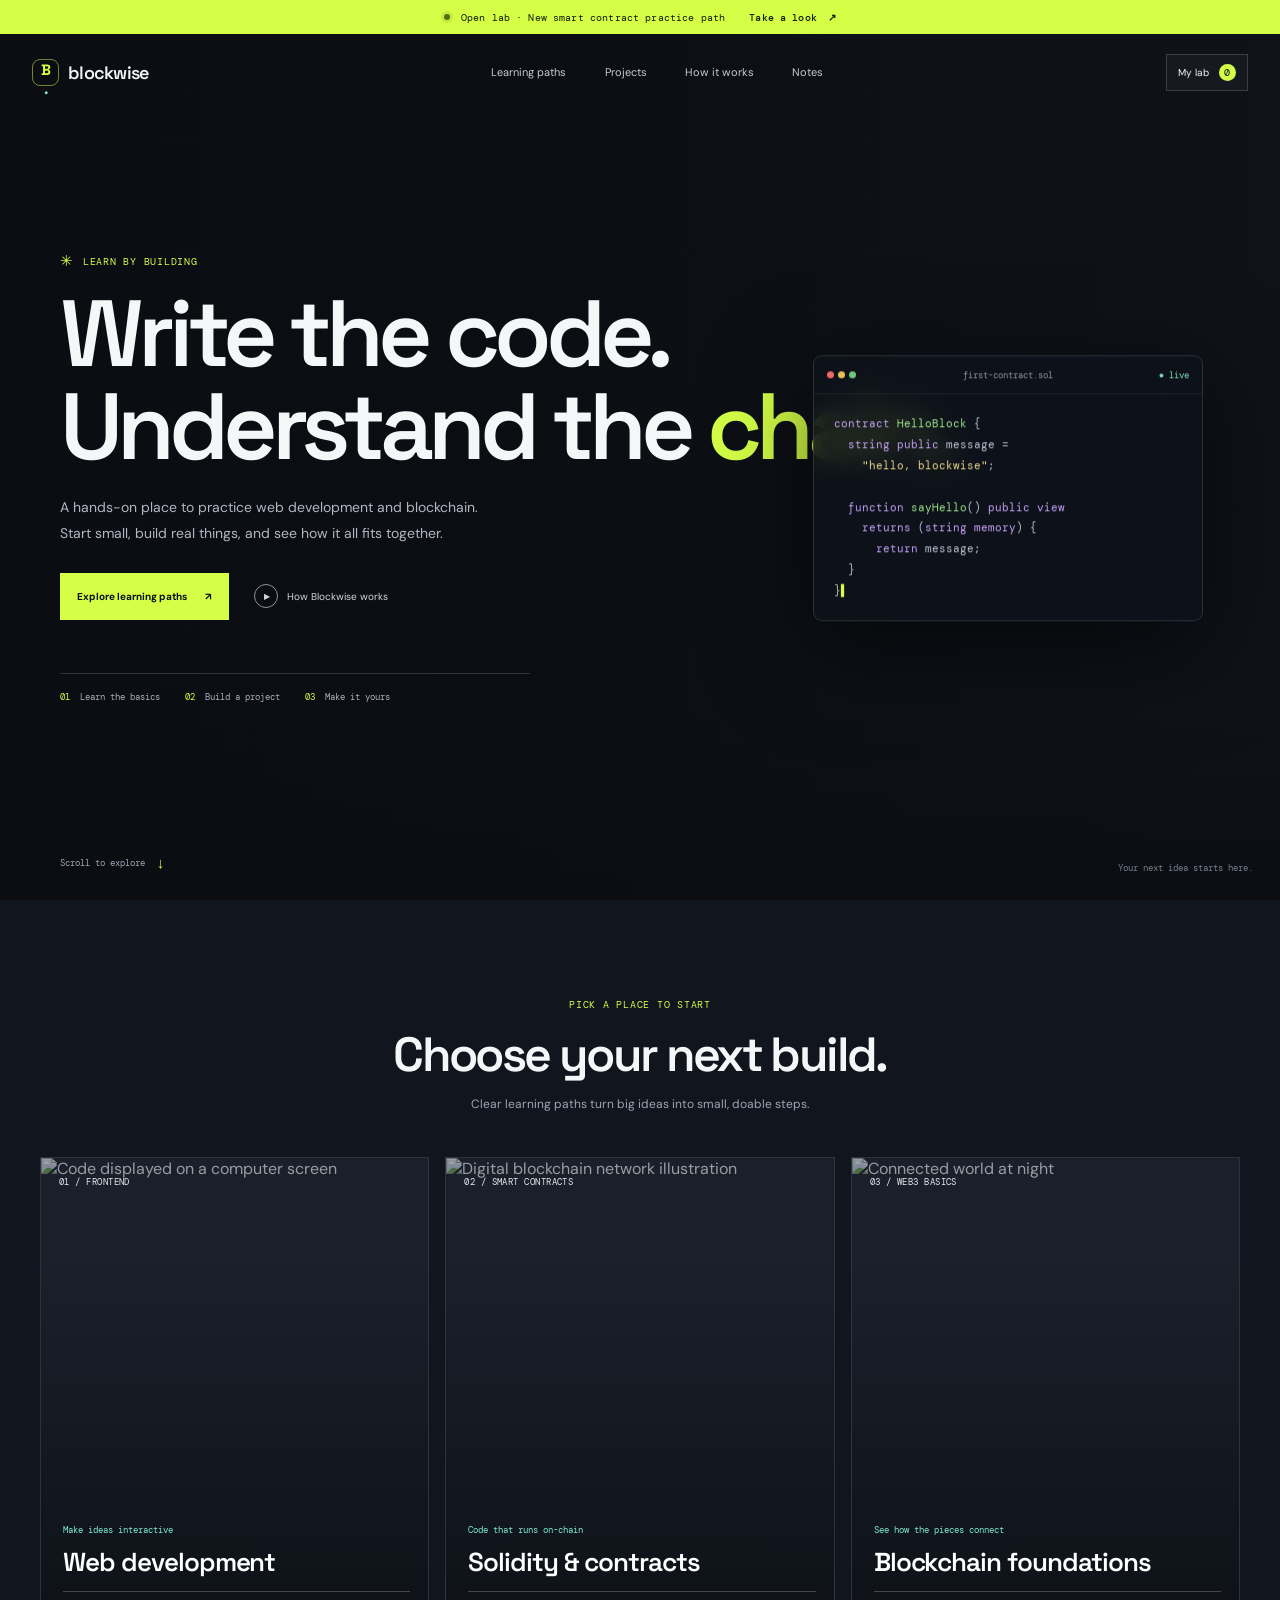
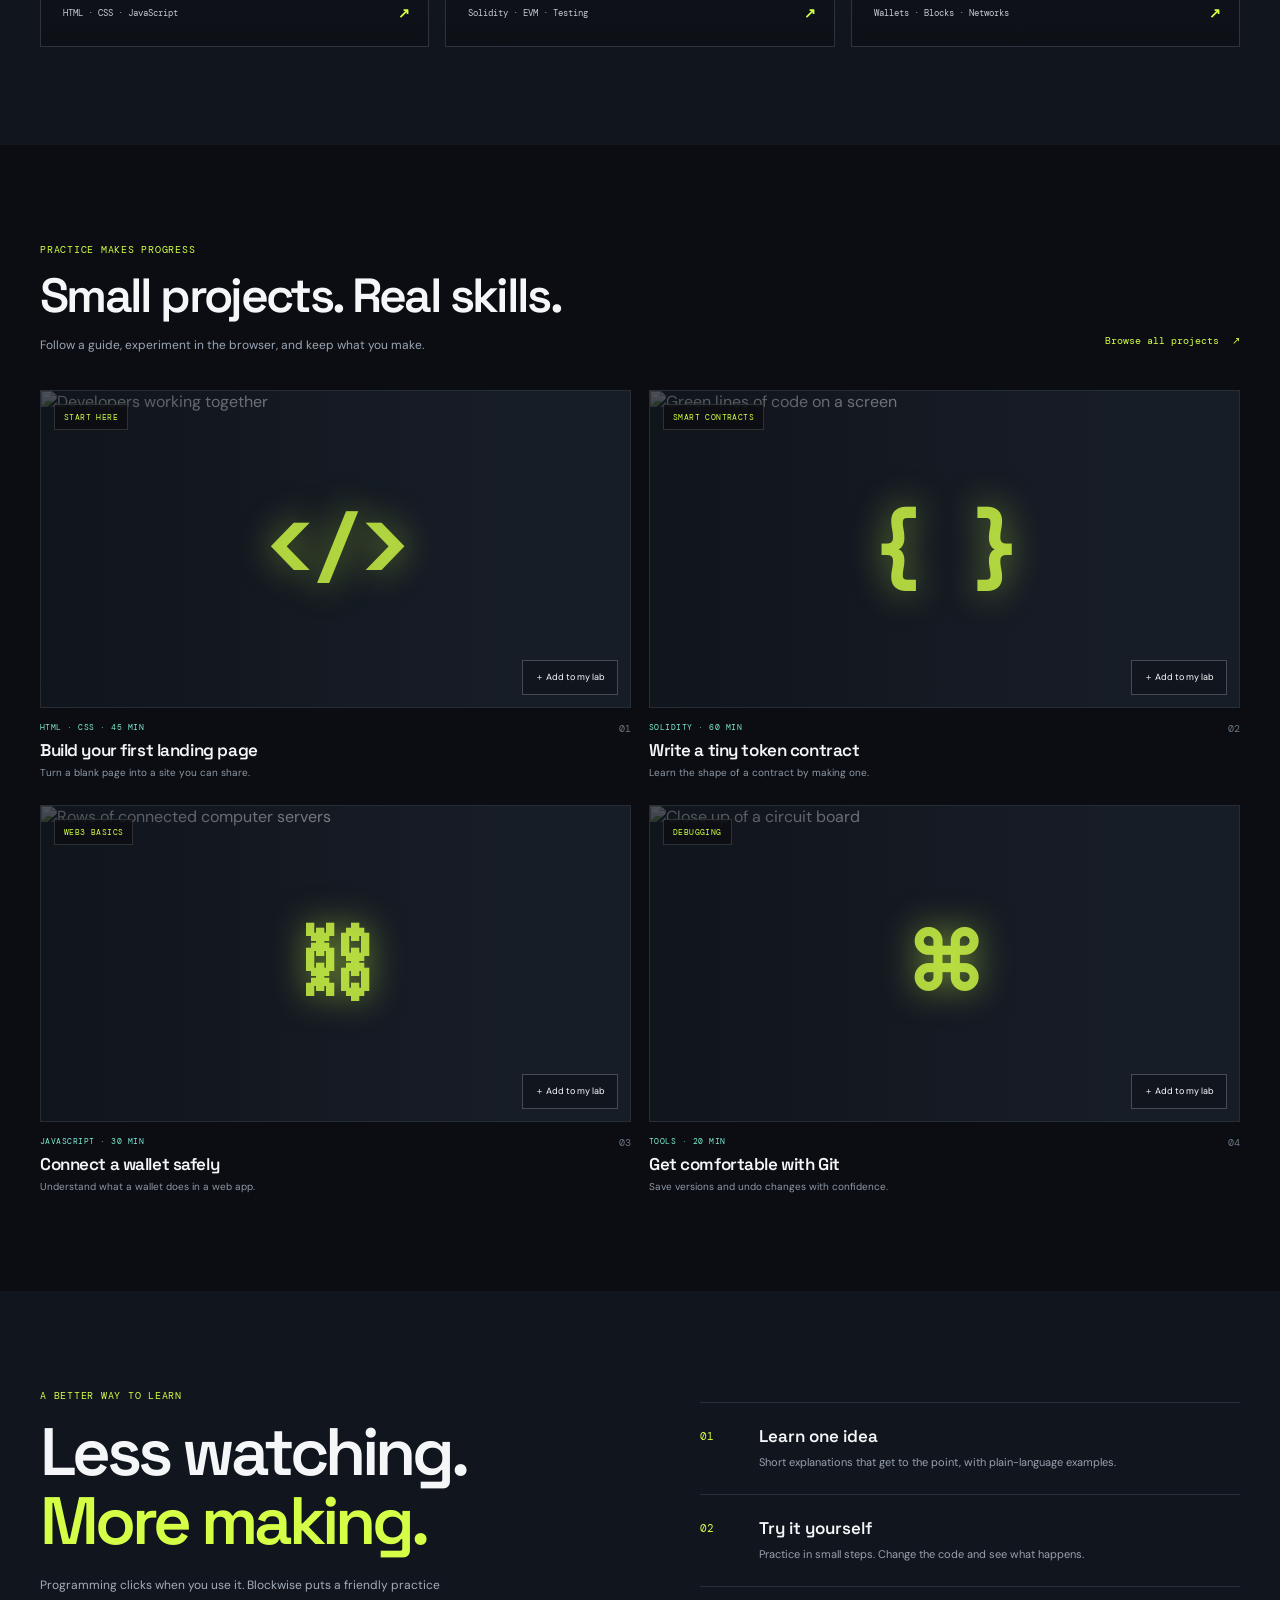
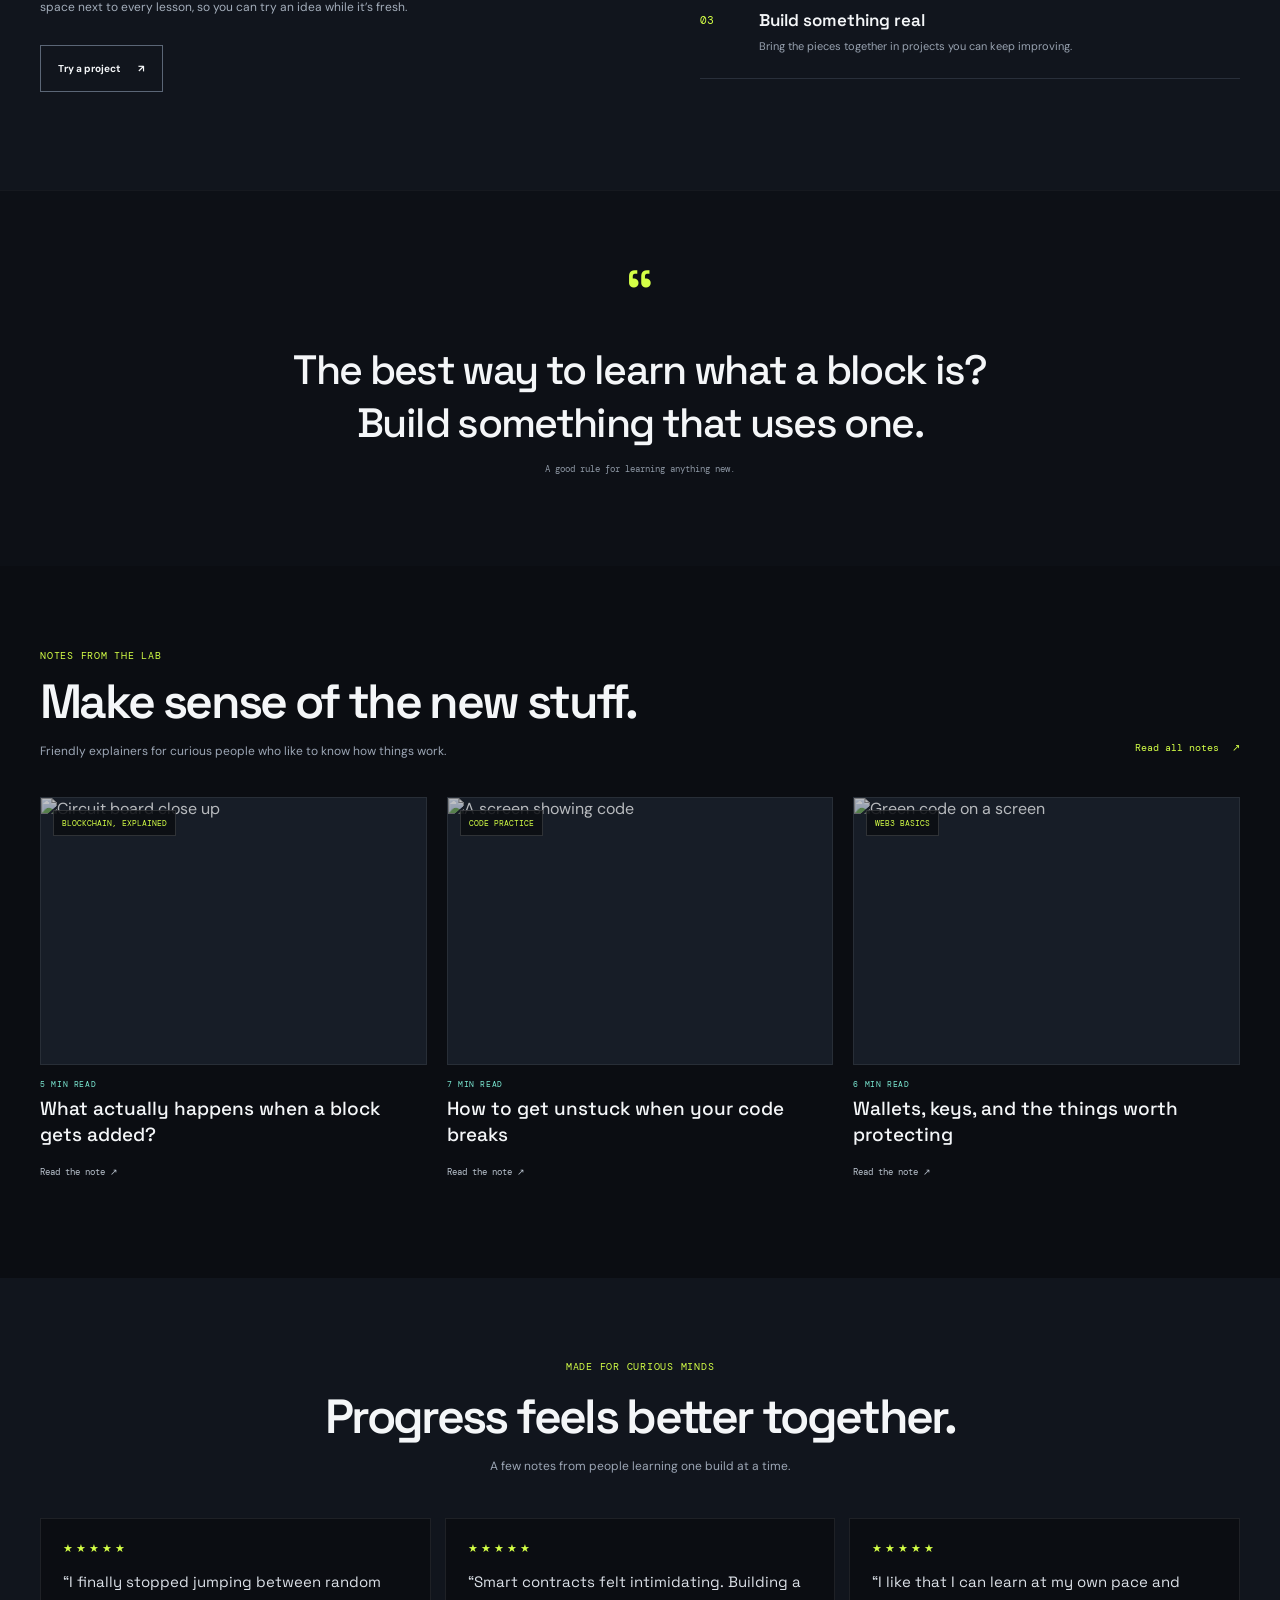
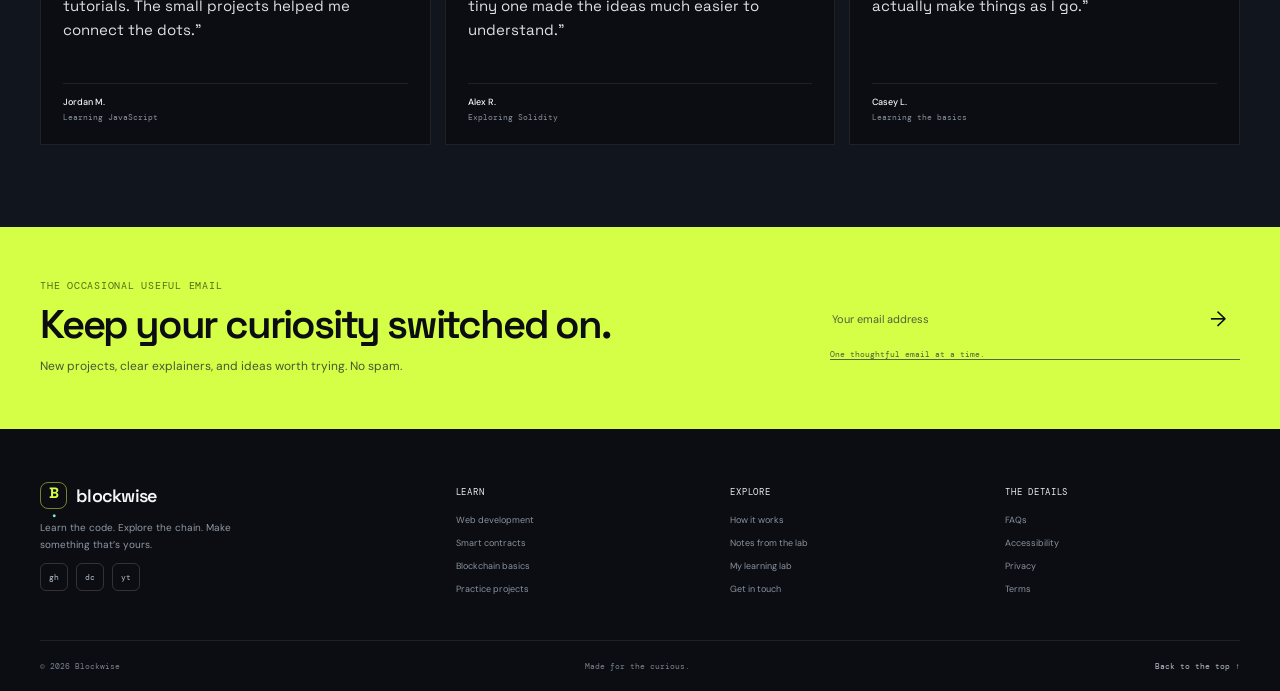
==== index.html @ 636679f6 "Add files via upload" ====
<!doctype html>
<html lang="en">
<head>
  <meta charset="utf-8">
  <meta name="viewport" content="width=device-width, initial-scale=1">
  <meta name="theme-color" content="#0b0d12">
  <meta name="description" content="Learn to code and understand blockchain by building real projects, one small step at a time.">
  <title>Blockwise — Learn by building</title>
  <link rel="preconnect" href="https://fonts.googleapis.com">
  <link rel="preconnect" href="https://fonts.gstatic.com" crossorigin>
  <link href="https://fonts.googleapis.com/css2?family=DM+Mono:wght@400;500&family=DM+Sans:wght@400;500;600;700&family=Space+Grotesk:wght@400;500;600;700&display=swap" rel="stylesheet">
  <link rel="stylesheet" href="style.css">
  <script src="script.js" defer></script>
</head>
<body>
  <a class="skip-link" href="#main">Skip to content</a>
  <div class="announcement"><span class="status-dot"></span> Open lab · New smart contract practice path <a href="#paths">Take a look <b>↗</b></a></div>
  <header class="header" id="top">
    <a class="brand" href="#top" aria-label="Blockwise home"><span class="brand-mark">B<span>.</span></span><span>blockwise</span></a>
    <button class="menu-toggle" aria-label="Open navigation" aria-expanded="false">☰</button>
    <nav class="nav" aria-label="Main navigation">
      <a href="#paths">Learning paths</a><a href="#projects">Projects</a><a href="#method">How it works</a><a href="#notes">Notes</a>
    </nav>
    <button class="saved-button" aria-label="Your learning queue"><span>My lab</span><span class="saved-count">0</span></button>
  </header>

  <main id="main">
    <section class="hero">
      <div class="hero-photo"></div><div class="hero-grid"></div><div class="hero-shade"></div>
      <div class="hero-content">
        <p class="eyebrow"><span class="eyebrow-mark">✳</span> Learn by building</p>
        <h1>Write the code.<br>Understand the <em>chain.</em></h1>
        <p class="hero-text">A hands-on place to practice web development and blockchain. Start small, build real things, and see how it all fits together.</p>
        <div class="hero-buttons"><a class="button button-lime" href="#paths">Explore learning paths <span>↗</span></a><a class="story-link" href="#method"><span class="play-icon">▶</span> How Blockwise works</a></div>
        <div class="hero-proof"><span><b>01</b> Learn the basics</span><span><b>02</b> Build a project</span><span><b>03</b> Make it yours</span></div>
      </div>
      <div class="code-window" aria-label="Code sample decoration"><div class="window-top"><span class="window-dots"><i></i><i></i><i></i></span><span>first-contract.sol</span><span class="window-status">● live</span></div><pre><span class="code-purple">contract</span> <span class="code-green">HelloBlock</span> {
  <span class="code-purple">string public</span> message =
    <span class="code-yellow">"hello, blockwise"</span>;

  <span class="code-purple">function</span> <span class="code-green">sayHello</span>() <span class="code-purple">public view</span>
    <span class="code-purple">returns</span> (<span class="code-purple">string memory</span>) {
      <span class="code-purple">return</span> message;
  }
}<span class="cursor">▍</span></pre></div>
      <a class="scroll-cue" href="#paths">Scroll to explore <span>↓</span></a>
      <span class="hero-caption">Your next idea starts here.</span>
    </section>

    <section class="section paths" id="paths">
      <div class="section-heading"><p class="eyebrow">Pick a place to start</p><h2>Choose your next build.</h2><p>Clear learning paths turn big ideas into small, doable steps.</p></div>
      <div class="path-grid">
        <a class="path-card" href="#projects"><img src="https://images.unsplash.com/photo-1555949963-ff9fe0c870eb?auto=format&fit=crop&w=1000&q=85" alt="Code displayed on a computer screen" loading="lazy"><span class="path-shade"></span><span class="path-number">01 / FRONTEND</span><div class="path-copy"><span class="path-note">Make ideas interactive</span><h3>Web development</h3><span class="path-link">HTML · CSS · JavaScript <b>↗</b></span></div></a>
        <a class="path-card" href="#projects"><img src="https://images.unsplash.com/photo-1639762681485-074b7f938ba0?auto=format&fit=crop&w=1000&q=85" alt="Digital blockchain network illustration" loading="lazy"><span class="path-shade"></span><span class="path-number">02 / SMART CONTRACTS</span><div class="path-copy"><span class="path-note">Code that runs on-chain</span><h3>Solidity & contracts</h3><span class="path-link">Solidity · EVM · Testing <b>↗</b></span></div></a>
        <a class="path-card" href="#projects"><img src="https://images.unsplash.com/photo-1451187580459-43490279c0fa?auto=format&fit=crop&w=1000&q=85" alt="Connected world at night" loading="lazy"><span class="path-shade"></span><span class="path-number">03 / WEB3 BASICS</span><div class="path-copy"><span class="path-note">See how the pieces connect</span><h3>Blockchain foundations</h3><span class="path-link">Wallets · Blocks · Networks <b>↗</b></span></div></a>
      </div>
    </section>

    <section class="section projects" id="projects">
      <div class="section-top"><div><p class="eyebrow">Practice makes progress</p><h2>Small projects. Real skills.</h2><p>Follow a guide, experiment in the browser, and keep what you make.</p></div><a class="under-link" href="#projects">Browse all projects <span>↗</span></a></div>
      <div class="project-grid">
        <article class="project-card"><div class="project-image image-code"><img src="https://images.unsplash.com/photo-1519389950473-47ba0277781c?auto=format&fit=crop&w=850&q=85" alt="Developers working together" loading="lazy"><span class="tag">START HERE</span><span class="project-glyph">&lt;/&gt;</span><button class="save-button">＋ Add to my lab</button></div><div class="project-info"><div><p class="project-type">HTML · CSS · 45 MIN</p><h3>Build your first landing page</h3><p>Turn a blank page into a site you can share.</p></div><span class="level">01</span></div></article>
        <article class="project-card"><div class="project-image image-chain"><img src="https://images.unsplash.com/photo-1526374965328-7f61d4dc18c5?auto=format&fit=crop&w=850&q=85" alt="Green lines of code on a screen" loading="lazy"><span class="tag">SMART CONTRACTS</span><span class="project-glyph">{ }</span><button class="save-button">＋ Add to my lab</button></div><div class="project-info"><div><p class="project-type">SOLIDITY · 60 MIN</p><h3>Write a tiny token contract</h3><p>Learn the shape of a contract by making one.</p></div><span class="level">02</span></div></article>
        <article class="project-card"><div class="project-image image-wallet"><img src="https://images.unsplash.com/photo-1558494949-ef010cbdcc31?auto=format&fit=crop&w=850&q=85" alt="Rows of connected computer servers" loading="lazy"><span class="tag">WEB3 BASICS</span><span class="project-glyph">⛓</span><button class="save-button">＋ Add to my lab</button></div><div class="project-info"><div><p class="project-type">JAVASCRIPT · 30 MIN</p><h3>Connect a wallet safely</h3><p>Understand what a wallet does in a web app.</p></div><span class="level">03</span></div></article>
        <article class="project-card"><div class="project-image image-terminal"><img src="https://images.unsplash.com/photo-1518770660439-4636190af475?auto=format&fit=crop&w=850&q=85" alt="Close up of a circuit board" loading="lazy"><span class="tag">DEBUGGING</span><span class="project-glyph">⌘</span><button class="save-button">＋ Add to my lab</button></div><div class="project-info"><div><p class="project-type">TOOLS · 20 MIN</p><h3>Get comfortable with Git</h3><p>Save versions and undo changes with confidence.</p></div><span class="level">04</span></div></article>
      </div>
    </section>

    <section class="section method" id="method">
      <div class="method-intro"><p class="eyebrow">A better way to learn</p><h2>Less watching.<br><em>More making.</em></h2><p>Programming clicks when you use it. Blockwise puts a friendly practice space next to every lesson, so you can try an idea while it’s fresh.</p><a class="button button-outline" href="#projects">Try a project <span>↗</span></a></div>
      <div class="method-steps"><article><span>01</span><div><h3>Learn one idea</h3><p>Short explanations that get to the point, with plain-language examples.</p></div></article><article><span>02</span><div><h3>Try it yourself</h3><p>Practice in small steps. Change the code and see what happens.</p></div></article><article><span>03</span><div><h3>Build something real</h3><p>Bring the pieces together in projects you can keep improving.</p></div></article></div>
    </section>

    <section class="quote"><span class="quote-mark">“</span><blockquote>The best way to learn what a block is?<br>Build something that uses one.</blockquote><p>A good rule for learning anything new.</p></section>

    <section class="section journal" id="notes">
      <div class="section-top"><div><p class="eyebrow">Notes from the lab</p><h2>Make sense of the new stuff.</h2><p>Friendly explainers for curious people who like to know how things work.</p></div><a class="under-link" href="#notes">Read all notes <span>↗</span></a></div>
      <div class="journal-grid">
        <article><a class="journal-image" href="#notes"><img src="https://images.unsplash.com/photo-1518770660439-4636190af475?auto=format&fit=crop&w=900&q=85" alt="Circuit board close up" loading="lazy"><span>BLOCKCHAIN, EXPLAINED</span></a><p class="date">5 MIN READ</p><h3>What actually happens when a block gets added?</h3><a class="read-link" href="#notes">Read the note ↗</a></article>
        <article><a class="journal-image" href="#notes"><img src="https://images.unsplash.com/photo-1555949963-ff9fe0c870eb?auto=format&fit=crop&w=900&q=85" alt="A screen showing code" loading="lazy"><span>CODE PRACTICE</span></a><p class="date">7 MIN READ</p><h3>How to get unstuck when your code breaks</h3><a class="read-link" href="#notes">Read the note ↗</a></article>
        <article><a class="journal-image" href="#notes"><img src="https://images.unsplash.com/photo-1526374965328-7f61d4dc18c5?auto=format&fit=crop&w=900&q=85" alt="Green code on a screen" loading="lazy"><span>WEB3 BASICS</span></a><p class="date">6 MIN READ</p><h3>Wallets, keys, and the things worth protecting</h3><a class="read-link" href="#notes">Read the note ↗</a></article>
      </div>
    </section>

    <section class="reviews"><div class="section-heading"><p class="eyebrow">Made for curious minds</p><h2>Progress feels better together.</h2><p>A few notes from people learning one build at a time.</p></div><div class="review-grid">
      <article><div class="stars">★★★★★</div><blockquote>“I finally stopped jumping between random tutorials. The small projects helped me connect the dots.”</blockquote><p><strong>Jordan M.</strong><span>Learning JavaScript</span></p></article>
      <article><div class="stars">★★★★★</div><blockquote>“Smart contracts felt intimidating. Building a tiny one made the ideas much easier to understand.”</blockquote><p><strong>Alex R.</strong><span>Exploring Solidity</span></p></article>
      <article><div class="stars">★★★★★</div><blockquote>“I like that I can learn at my own pace and actually make things as I go.”</blockquote><p><strong>Casey L.</strong><span>Learning the basics</span></p></article>
    </div></section>

    <section class="newsletter"><div><p class="eyebrow">The occasional useful email</p><h2>Keep your curiosity switched on.</h2><p>New projects, clear explainers, and ideas worth trying. No spam.</p></div><form class="newsletter-form"><label class="visually-hidden" for="email">Email address</label><input id="email" type="email" placeholder="Your email address" required><button type="submit" aria-label="Subscribe">→</button><small>One thoughtful email at a time.</small></form></section>
  </main>

  <footer class="footer"><div class="footer-main"><div class="footer-brand"><a class="brand" href="#top"><span class="brand-mark">B<span>.</span></span><span>blockwise</span></a><p>Learn the code. Explore the chain. Make something that’s yours.</p><div class="socials"><a href="#github" aria-label="GitHub">gh</a><a href="#discord" aria-label="Discord">dc</a><a href="#youtube" aria-label="YouTube">yt</a></div></div><div class="footer-col"><h3>Learn</h3><a href="#paths">Web development</a><a href="#paths">Smart contracts</a><a href="#paths">Blockchain basics</a><a href="#projects">Practice projects</a></div><div class="footer-col"><h3>Explore</h3><a href="#method">How it works</a><a href="#notes">Notes from the lab</a><a href="#projects">My learning lab</a><a href="mailto:hello@blockwise.example">Get in touch</a></div><div class="footer-col"><h3>The details</h3><a href="#footer">FAQs</a><a href="#footer">Accessibility</a><a href="#footer">Privacy</a><a href="#footer">Terms</a></div></div><div class="footer-bottom"><span>© <span id="year"></span> Blockwise</span><span>Made for the curious.</span><a href="#top">Back to the top ↑</a></div></footer>
  <div class="toast" role="status" aria-live="polite"></div>
</body>
</html>
---- style.css ----
:root{--ink:#0b0d12;--panel:#11151d;--panel-2:#171d27;--lime:#d4ff46;--cyan:#7cebd5;--muted:#9ca6b5;--line:#292f3a;--white:#f4f6f8;--mono:'DM Mono',monospace;--sans:'DM Sans',sans-serif;--display:'Space Grotesk',sans-serif}*{box-sizing:border-box}html{scroll-behavior:smooth;scroll-padding-top:76px}body{margin:0;background:var(--ink);color:var(--white);font-family:var(--sans);-webkit-font-smoothing:antialiased}img{display:block;width:100%;height:100%;object-fit:cover}a{color:inherit;text-decoration:none}button,input{font:inherit}button,a{-webkit-tap-highlight-color:transparent}:focus-visible{outline:2px solid var(--lime);outline-offset:4px}.visually-hidden{position:absolute;width:1px;height:1px;clip:rect(0,0,0,0);overflow:hidden;white-space:nowrap}.skip-link{position:fixed;z-index:100;top:8px;left:8px;padding:12px 16px;background:var(--lime);color:var(--ink);transform:translateY(-150%)}.skip-link:focus{transform:translateY(0)}.announcement{height:34px;background:var(--lime);color:#151a0a;display:flex;align-items:center;justify-content:center;gap:11px;font:10px var(--mono);letter-spacing:.015em}.announcement a{margin-left:13px;font-weight:500}.announcement a b{margin-left:5px}.status-dot{width:6px;height:6px;border-radius:50%;background:#536b13;box-shadow:0 0 0 3px #536b1322}.header{height:76px;position:absolute;z-index:10;top:34px;left:0;width:100%;display:flex;align-items:center;justify-content:space-between;padding:0 max(32px,calc((100vw - 1280px)/2));color:var(--white);transition:background .25s,box-shadow .25s}.header.scrolled{position:fixed;top:0;background:#0b0d12ed;backdrop-filter:blur(12px);box-shadow:0 1px 0 #ffffff12}.brand{display:flex;align-items:center;gap:9px;font:600 18px var(--display);letter-spacing:-.04em}.brand-mark{width:27px;height:27px;border:1px solid #d4ff4680;border-radius:8px;display:grid;place-items:center;color:var(--lime);font:700 15px var(--display);letter-spacing:-.08em}.brand-mark span{color:var(--cyan)}.nav{display:flex;align-items:center;gap:clamp(20px,3vw,42px)}.nav a{color:#c5cbd4;font-size:11px;transition:color .2s}.nav a:hover,.footer-col a:hover{color:var(--lime)}.saved-button{display:flex;align-items:center;gap:10px;border:1px solid #ffffff29;background:#ffffff08;color:#f4f6f8;padding:9px 11px;font-size:10px;cursor:pointer}.saved-count{display:grid;place-items:center;width:17px;height:17px;border-radius:50%;background:var(--lime);color:var(--ink);font:10px var(--mono)}.menu-toggle{display:none;border:0;background:transparent;color:var(--white);font-size:20px}.hero{height:min(870px,calc(100svh - 34px));min-height:700px;position:relative;display:flex;align-items:center;overflow:hidden;background:#11151d}.hero-photo{position:absolute;inset:0;background:url('https://images.unsplash.com/photo-1555949963-ff9fe0c870eb?auto=format&fit=crop&w=2200&q=85') center/cover;opacity:.27;filter:saturate(.6)}.hero-grid{position:absolute;inset:0;opacity:.15;background-image:linear-gradient(#a2b1c522 1px,transparent 1px),linear-gradient(90deg,#a2b1c522 1px,transparent 1px);background-size:54px 54px;mask-image:linear-gradient(90deg,#000 0%,#0009 58%,transparent 100%)}.hero-shade{position:absolute;inset:0;background:linear-gradient(90deg,#0b0d12 0%,#0b0d12f2 42%,#0b0d1290 72%,#0b0d1260 100%),linear-gradient(0deg,#0b0d12 0%,transparent 22%)}.hero-content{position:relative;width:min(1160px,calc(100% - 64px));margin:0 auto;padding-top:20px;z-index:1}.eyebrow{margin:0 0 16px;color:var(--lime);font:10px var(--mono);letter-spacing:.075em;text-transform:uppercase;display:flex;align-items:center;gap:9px}.eyebrow-mark{font-size:15px}.hero h1{margin:0 0 22px;color:var(--white);font:600 clamp(57px,7.4vw,94px)/.99 var(--display);letter-spacing:-.065em}.hero h1 em,.method-intro h2 em{font-style:normal;color:var(--lime)}.hero-text{max-width:440px;margin:0 0 27px;color:#b0b7c2;font-size:14px;line-height:1.8}.hero-buttons{display:flex;align-items:center;gap:25px}.button{min-height:47px;padding:0 17px;display:inline-flex;align-items:center;justify-content:center;gap:18px;font-size:10px;font-weight:700;transition:background .2s,color .2s,border .2s}.button-lime{background:var(--lime);color:var(--ink)}.button-lime:hover{background:#e1ff7d}.story-link{display:inline-flex;align-items:center;gap:9px;color:#d2d7de;font-size:10px}.play-icon{width:24px;height:24px;border:1px solid #89939f;border-radius:50%;display:grid;place-items:center;font-size:8px;padding-left:2px}.hero-proof{display:flex;gap:25px;margin-top:53px;padding-top:17px;border-top:1px solid #ffffff27;width:min(470px,100%)}.hero-proof span{color:#aab2bf;font:9px var(--mono)}.hero-proof b{color:var(--lime);font-weight:400;margin-right:5px}.code-window{position:absolute;z-index:2;top:50%;right:max(6vw,calc((100vw - 1280px)/2));transform:translateY(-42%);width:min(390px,32vw);border:1px solid #c3d0e128;background:#0f131bdc;backdrop-filter:blur(12px);box-shadow:0 25px 100px #0009;border-radius:9px;overflow:hidden}.window-top{height:38px;border-bottom:1px solid #ffffff12;display:flex;align-items:center;justify-content:space-between;padding:0 13px;color:#8993a1;font:9px var(--mono)}.window-dots{display:flex;gap:4px}.window-dots i{width:7px;height:7px;border-radius:50%;background:#ec6a65}.window-dots i:nth-child(2){background:#e7bf55}.window-dots i:nth-child(3){background:#70c777}.window-status{color:#7ee0b5}.code-window pre{padding:19px 20px;margin:0;color:#bac3cf;font:11px/1.9 var(--mono)}.code-purple{color:#c6a0f6}.code-green{color:#9fe38c}.code-yellow{color:#e9d58d}.cursor{color:var(--lime);animation:blink 1s steps(2,start) infinite}@keyframes blink{to{visibility:hidden}}.scroll-cue{position:absolute;left:max(32px,calc((100vw - 1160px)/2));bottom:27px;display:flex;gap:11px;align-items:center;color:#9ca6b5;font:9px var(--mono)}.scroll-cue span{color:var(--lime);font-size:15px}.hero-caption{position:absolute;right:27px;bottom:26px;color:#768190;font:9px var(--mono)}.section{padding:98px max(32px,calc((100vw - 1200px)/2))}.paths{background:var(--panel)}.section-heading{text-align:center;margin:0 auto 42px}.section-heading .eyebrow{justify-content:center}.section-heading h2,.section-top h2,.newsletter h2{font:600 clamp(34px,4vw,48px)/1.15 var(--display);letter-spacing:-.055em;color:var(--white);margin:0 0 12px}.section-heading>p:last-child,.section-top>div>p:last-child,.newsletter>div>p:last-child{margin:0;color:var(--muted);font-size:12px;line-height:1.7}.path-grid{display:grid;grid-template-columns:repeat(3,1fr);gap:16px}.path-card{height:clamp(350px,39vw,490px);position:relative;overflow:hidden;background:#1b222d;border:1px solid #ffffff14}.path-card img{opacity:.63;filter:saturate(.7);transition:transform .7s,opacity .3s}.path-card:hover img{transform:scale(1.045);opacity:.85}.path-shade{position:absolute;inset:0;background:linear-gradient(180deg,#080a0e13 22%,#080a0ebd 100%)}.path-number{position:absolute;top:18px;left:18px;color:#e5e9ed;font:9px var(--mono);letter-spacing:.05em}.path-copy{position:absolute;bottom:24px;left:22px;right:18px}.path-note{color:var(--cyan);font:9px var(--mono)}.path-copy h3{margin:7px 0 12px;color:#fff;font:600 26px var(--display);letter-spacing:-.04em}.path-link{display:flex;align-items:center;justify-content:space-between;border-top:1px solid #ffffff38;padding-top:12px;color:#c3cad4;font:9px var(--mono)}.path-link b{color:var(--lime);font-size:14px}.projects{background:var(--ink)}.section-top{display:flex;justify-content:space-between;align-items:end;margin-bottom:35px}.section-top .eyebrow{margin-bottom:12px}.under-link{margin-bottom:8px;color:var(--lime);font:10px var(--mono)}.under-link span{margin-left:7px}.project-grid{display:grid;grid-template-columns:repeat(2,1fr);gap:26px 18px}.project-image{position:relative;aspect-ratio:16/8.6;overflow:hidden;background:#171d27;border:1px solid #ffffff12}.project-image img{opacity:.57;filter:saturate(.65);transition:transform .7s,opacity .3s}.project-card:hover .project-image img{transform:scale(1.04);opacity:.76}.project-image:after{content:'';position:absolute;inset:0;background:linear-gradient(90deg,#0b0d1288,transparent 80%)}.tag{position:absolute;z-index:1;top:13px;left:13px;background:#0b0d12d9;border:1px solid #ffffff25;padding:7px 9px;color:var(--lime);font:8px var(--mono);letter-spacing:.05em}.project-glyph{position:absolute;z-index:1;top:50%;left:50%;transform:translate(-50%,-50%);color:#d4ff46c9;text-shadow:0 0 34px #d4ff4680;font:600 clamp(47px,7vw,80px) var(--mono)}.save-button{position:absolute;z-index:2;bottom:12px;right:12px;height:35px;padding:0 12px;background:#10141dde;border:1px solid #ffffff3a;color:#fff;font-size:9px;cursor:pointer;transition:.2s}.save-button:hover{background:var(--lime);border-color:var(--lime);color:var(--ink)}.project-info{display:flex;justify-content:space-between;gap:12px;padding-top:14px}.project-type{margin:0 0 7px;color:var(--cyan);font:8px var(--mono);letter-spacing:.06em}.project-info h3{margin:0 0 5px;color:var(--white);font:600 17px var(--display);letter-spacing:-.025em}.project-info p:last-child{margin:0;color:#8f99a7;font-size:10px}.level{color:#697585;font:10px var(--mono)}.method{display:grid;grid-template-columns:1fr 1fr;gap:10%;align-items:center;background:var(--panel)}.method-intro h2{margin:0 0 19px;color:var(--white);font:600 clamp(42px,5.5vw,67px)/1.02 var(--display);letter-spacing:-.06em}.method-intro>p:not(.eyebrow){max-width:430px;color:#a3adba;font-size:12px;line-height:1.85}.button-outline{margin-top:14px;border:1px solid #5b6676;color:var(--white)}.button-outline:hover{background:var(--lime);border-color:var(--lime);color:var(--ink)}.method-steps article{display:grid;grid-template-columns:43px 1fr;gap:16px;padding:22px 0;border-bottom:1px solid var(--line)}.method-steps article:first-child{border-top:1px solid var(--line)}.method-steps article>span{color:var(--lime);font:11px var(--mono);padding-top:4px}.method-steps h3{margin:0 0 6px;color:var(--white);font:600 17px var(--display)}.method-steps p{margin:0;color:#98a2b0;font-size:11px;line-height:1.7}.quote{padding:84px 20px 91px;text-align:center;border-top:1px solid #ffffff0a;background:#0d1016}.quote-mark{color:var(--lime);font:70px/.6 var(--display)}.quote blockquote{margin:19px 0 13px;color:var(--white);font:500 clamp(27px,3.6vw,41px)/1.3 var(--display);letter-spacing:-.04em}.quote p{margin:0;color:#8f99a6;font:9px var(--mono)}.journal{padding-top:83px;background:var(--ink)}.journal-grid{display:grid;grid-template-columns:repeat(3,1fr);gap:20px}.journal-image{position:relative;display:block;height:clamp(180px,21vw,270px);overflow:hidden;background:var(--panel-2);border:1px solid #ffffff13}.journal-image img{opacity:.72;filter:saturate(.65);transition:transform .7s,opacity .3s}.journal-image:hover img{opacity:.94}.journal-image span{position:absolute;top:12px;left:12px;padding:7px 8px;background:#0b0d12df;border:1px solid #ffffff25;color:var(--lime);font:8px var(--mono)}.date{margin:14px 0 7px;color:var(--cyan);font:8px var(--mono);letter-spacing:.08em}.journal-grid h3{margin:0 0 11px;color:var(--white);font:500 19px/1.35 var(--display)}.read-link{color:#bac3ce;font:9px var(--mono)}.read-link:hover{color:var(--lime)}.reviews{padding:82px max(32px,calc((100vw - 1200px)/2));background:#11151d}.reviews .section-heading h2{color:var(--white)}.reviews .section-heading>p:last-child{color:var(--muted)}.review-grid{display:grid;grid-template-columns:repeat(3,1fr);gap:14px}.review-grid article{padding:22px;background:#0b0d12;border:1px solid #ffffff15}.stars{color:var(--lime);letter-spacing:3px;font-size:11px}.review-grid blockquote{min-height:95px;margin:15px 0 18px;color:#dce1e8;font:15px/1.6 var(--display)}.review-grid article>p{border-top:1px solid #ffffff15;padding-top:12px;margin:0}.review-grid strong,.review-grid article>p span{display:block;font-size:9px;font-weight:500}.review-grid article>p span{margin-top:4px;color:#8792a0;font:8px var(--mono)}.newsletter{padding:52px max(32px,calc((100vw - 1200px)/2));background:var(--lime);color:var(--ink);display:flex;align-items:center;justify-content:space-between;gap:40px}.newsletter .eyebrow{color:#526c17;margin-bottom:10px}.newsletter h2{font-size:clamp(30px,3.3vw,40px);color:var(--ink);margin-bottom:8px}.newsletter>div>p:last-child{color:#475531}.newsletter-form{width:min(410px,43%);display:grid;grid-template-columns:1fr 45px;border-bottom:1px solid #52672a}.newsletter-form input{height:44px;border:0;background:transparent;outline:0;color:var(--ink);font-size:11px}.newsletter-form input::placeholder{color:#52613c}.newsletter-form button{border:0;background:transparent;color:var(--ink);font-size:21px;cursor:pointer}.newsletter-form small{grid-column:1/-1;padding:8px 0 0;color:#52613c;font:8px var(--mono)}.footer{background:var(--ink);padding:0 max(32px,calc((100vw - 1200px)/2))}.footer-main{display:grid;grid-template-columns:1.6fr repeat(3,1fr);gap:40px;padding:53px 0 45px}.footer-brand>p{max-width:240px;color:#8f99a7;font-size:10px;line-height:1.7}.socials{display:flex;gap:8px}.socials a{width:28px;height:28px;border:1px solid #ffffff28;border-radius:6px;display:grid;place-items:center;color:#b5bfca;font:8px var(--mono)}.socials a:hover{background:var(--lime);border-color:var(--lime);color:var(--ink)}.footer-col{display:flex;flex-direction:column;gap:11px}.footer-col h3{margin:4px 0 5px;color:#e7eaf0;font:9px var(--mono);text-transform:uppercase;letter-spacing:.08em}.footer-col a{font-size:9px;color:#8993a1}.footer-bottom{min-height:51px;border-top:1px solid #ffffff14;display:flex;align-items:center;justify-content:space-between;color:#788391;font:8px var(--mono)}.footer-bottom a{color:#b8c2ce}.toast{position:fixed;z-index:20;left:50%;bottom:24px;transform:translate(-50%,20px);padding:13px 18px;background:var(--lime);color:var(--ink);font:10px var(--mono);opacity:0;pointer-events:none;transition:.25s}.toast.show{opacity:1;transform:translate(-50%,0)}
@media(max-width:900px){.header{padding-inline:24px}.nav{gap:17px}.nav a{font-size:10px}.section{padding:78px 24px}.code-window{right:25px;width:34vw}.hero-proof{margin-top:40px}.path-card{height:370px}.path-copy h3{font-size:22px}.method{gap:6%}.project-grid{gap:23px 14px}.reviews{padding:70px 24px}.footer-main{gap:25px}}
@media(max-width:650px){.announcement{height:32px;font-size:8px}.announcement a{margin-left:7px}.header{top:32px;height:66px;padding-inline:20px}.header.scrolled{top:0}.menu-toggle{display:block;order:3}.saved-button{margin-left:auto;margin-right:18px;padding:7px 8px;font-size:9px}.nav{display:none;position:absolute;top:66px;left:0;right:0;padding:8px 22px 18px;background:#11151d;box-shadow:0 14px 24px #0008}.nav.open{display:flex;flex-direction:column;align-items:stretch;gap:0}.nav a{padding:14px 0;border-bottom:1px solid #ffffff16;font:15px var(--display);color:#e2e6eb}.nav a:last-child{border:0}.hero{min-height:700px;height:92svh;max-height:840px}.hero-photo{background-position:60% center;opacity:.2}.hero-shade{background:linear-gradient(90deg,#0b0d12f5,#0b0d12d9 66%,#0b0d1285),linear-gradient(0deg,#0b0d12 0%,transparent 28%)}.hero-content{width:calc(100% - 40px);padding-top:10px}.hero h1{font-size:clamp(50px,12.4vw,72px)}.hero-text{max-width:340px;font-size:12px}.hero-buttons{gap:14px;flex-wrap:wrap}.button{min-height:44px;padding:0 12px;font-size:9px}.story-link{font-size:9px}.code-window{display:none}.hero-proof{gap:14px;margin-top:42px}.hero-proof span{font-size:8px}.scroll-cue{left:20px;bottom:22px}.hero-caption{right:17px;bottom:24px;font-size:8px}.section{padding:68px 20px}.section-heading{margin-bottom:28px}.section-heading h2,.section-top h2{font-size:34px}.section-heading>p:last-child,.section-top>div>p:last-child{font-size:10px}.path-grid{grid-template-columns:1fr;gap:12px}.path-card{height:310px}.path-copy h3{font-size:24px}.section-top{display:block;margin-bottom:24px}.under-link{display:inline-block;margin-top:16px}.project-grid{grid-template-columns:1fr;gap:24px}.project-image{aspect-ratio:16/8}.project-info h3{font-size:16px}.method{grid-template-columns:1fr;gap:32px}.method-intro h2{font-size:53px}.method-steps article{padding:17px 0}.quote{padding:68px 19px 73px}.quote blockquote{font-size:29px}.journal{padding-top:68px}.journal-grid{grid-template-columns:1fr;gap:27px}.journal-image{height:58vw;max-height:330px}.journal-grid h3{font-size:19px}.reviews{padding:67px 20px}.review-grid{grid-template-columns:1fr;gap:11px}.review-grid blockquote{min-height:0;margin:13px 0 17px}.newsletter{padding:44px 20px;display:block}.newsletter h2{font-size:32px}.newsletter-form{width:100%;margin-top:24px}.footer{padding-inline:20px}.footer-main{grid-template-columns:1fr 1fr;gap:25px 17px;padding:40px 0 33px}.footer-brand{grid-column:1/-1}.footer-bottom{min-height:63px;display:grid;grid-template-columns:1fr auto;gap:5px;padding:11px 0}.footer-bottom>span:nth-child(2){grid-row:2}.footer-bottom>a{grid-column:2;grid-row:1/3}}
@media(prefers-reduced-motion:reduce){*,*::before,*::after{scroll-behavior:auto!important;transition-duration:.01ms!important;animation-duration:.01ms!important}}
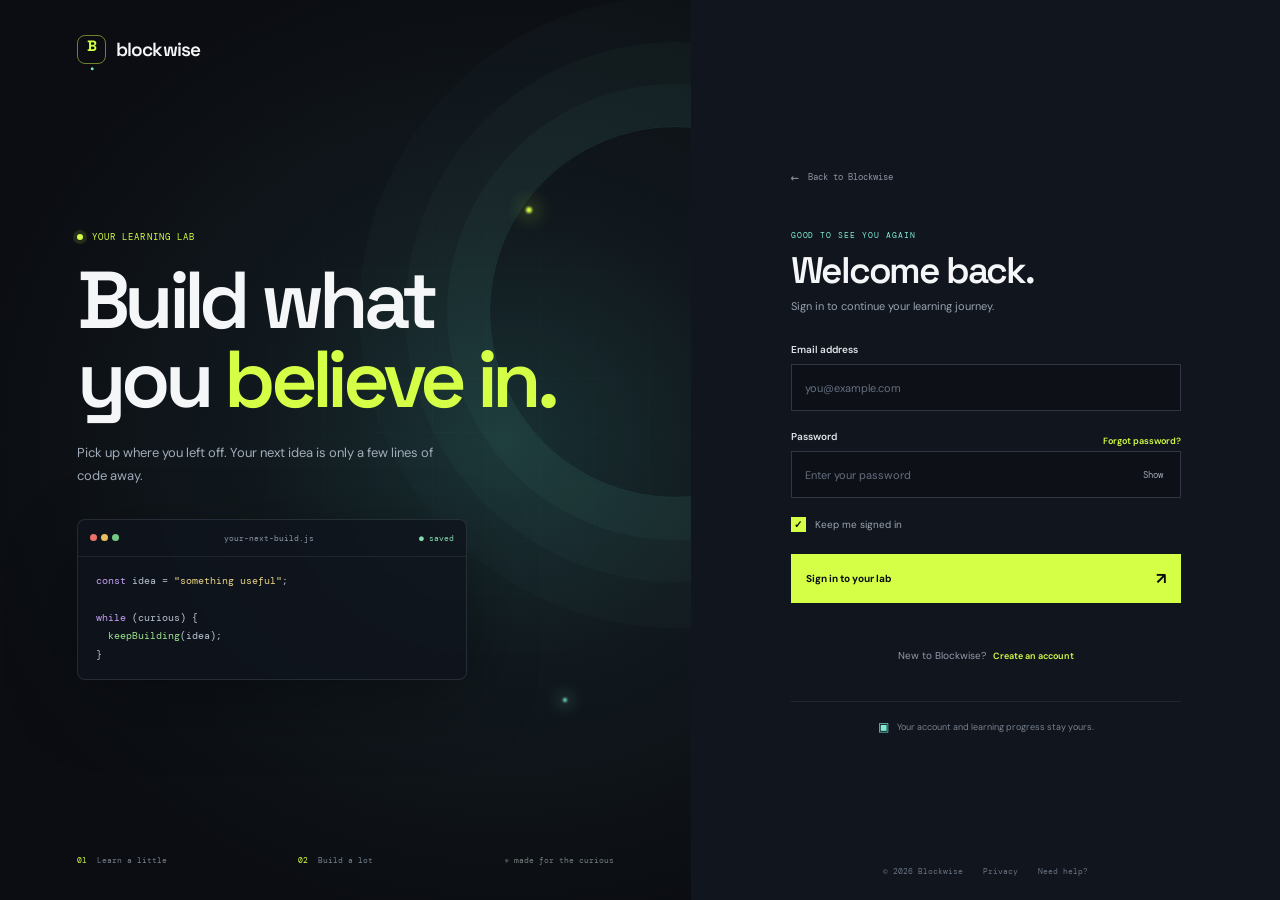
==== commit 42200b70: "change main page to login page" ====
--- a/index.html
+++ b/index.html
@@ -4,8 +4,8 @@
   <meta charset="utf-8">
   <meta name="viewport" content="width=device-width, initial-scale=1">
   <meta name="theme-color" content="#0b0d12">
-  <meta name="description" content="Learn to code and understand blockchain by building real projects, one small step at a time.">
-  <title>Blockwise — Learn by building</title>
+  <meta name="description" content="Sign in to your Blockwise learning lab.">
+  <title>Sign in — Blockwise</title>
   <link rel="preconnect" href="https://fonts.googleapis.com">
   <link rel="preconnect" href="https://fonts.gstatic.com" crossorigin>
   <link href="https://fonts.googleapis.com/css2?family=DM+Mono:wght@400;500&family=DM+Sans:wght@400;500;600;700&family=Space+Grotesk:wght@400;500;600;700&display=swap" rel="stylesheet">
@@ -13,85 +13,58 @@
   <script src="script.js" defer></script>
 </head>
 <body>
-  <a class="skip-link" href="#main">Skip to content</a>
-  <div class="announcement"><span class="status-dot"></span> Open lab · New smart contract practice path <a href="#paths">Take a look <b>↗</b></a></div>
-  <header class="header" id="top">
-    <a class="brand" href="#top" aria-label="Blockwise home"><span class="brand-mark">B<span>.</span></span><span>blockwise</span></a>
-    <button class="menu-toggle" aria-label="Open navigation" aria-expanded="false">☰</button>
-    <nav class="nav" aria-label="Main navigation">
-      <a href="#paths">Learning paths</a><a href="#projects">Projects</a><a href="#method">How it works</a><a href="#notes">Notes</a>
-    </nav>
-    <button class="saved-button" aria-label="Your learning queue"><span>My lab</span><span class="saved-count">0</span></button>
-  </header>
+  <main class="login-page">
+    <section class="welcome-panel" aria-label="Welcome to Blockwise">
+      <div class="ambient ambient-one"></div><div class="ambient ambient-two"></div>
+      <a class="brand" href="#" aria-label="Blockwise home"><span class="brand-mark">B<span>.</span></span><span>blockwise</span></a>
+      <div class="welcome-copy">
+        <p class="eyebrow"><span class="live-dot"></span> YOUR LEARNING LAB</p>
+        <h1>Build what<br>you <em>believe in.</em></h1>
+        <p class="welcome-text">Pick up where you left off. Your next idea is only a few lines of code away.</p>
+        <div class="snippet" aria-hidden="true">
+          <div class="snippet-top"><span><i></i><i></i><i></i></span><span>your-next-build.js</span><span class="saved">● saved</span></div>
+          <pre><span class="purple">const</span> idea = <span class="yellow">"something useful"</span>;
 
-  <main id="main">
-    <section class="hero">
-      <div class="hero-photo"></div><div class="hero-grid"></div><div class="hero-shade"></div>
-      <div class="hero-content">
-        <p class="eyebrow"><span class="eyebrow-mark">✳</span> Learn by building</p>
-        <h1>Write the code.<br>Understand the <em>chain.</em></h1>
-        <p class="hero-text">A hands-on place to practice web development and blockchain. Start small, build real things, and see how it all fits together.</p>
-        <div class="hero-buttons"><a class="button button-lime" href="#paths">Explore learning paths <span>↗</span></a><a class="story-link" href="#method"><span class="play-icon">▶</span> How Blockwise works</a></div>
-        <div class="hero-proof"><span><b>01</b> Learn the basics</span><span><b>02</b> Build a project</span><span><b>03</b> Make it yours</span></div>
+<span class="purple">while</span> (curious) {
+  <span class="green">keepBuilding</span>(idea);
+}</pre>
+        </div>
       </div>
-      <div class="code-window" aria-label="Code sample decoration"><div class="window-top"><span class="window-dots"><i></i><i></i><i></i></span><span>first-contract.sol</span><span class="window-status">● live</span></div><pre><span class="code-purple">contract</span> <span class="code-green">HelloBlock</span> {
-  <span class="code-purple">string public</span> message =
-    <span class="code-yellow">"hello, blockwise"</span>;
-
-  <span class="code-purple">function</span> <span class="code-green">sayHello</span>() <span class="code-purple">public view</span>
-    <span class="code-purple">returns</span> (<span class="code-purple">string memory</span>) {
-      <span class="code-purple">return</span> message;
-  }
-}<span class="cursor">▍</span></pre></div>
-      <a class="scroll-cue" href="#paths">Scroll to explore <span>↓</span></a>
-      <span class="hero-caption">Your next idea starts here.</span>
+      <div class="welcome-foot"><span><b>01</b> Learn a little</span><span><b>02</b> Build a lot</span><span class="foot-mark">✳ made for the curious</span></div>
     </section>
 
-    <section class="section paths" id="paths">
-      <div class="section-heading"><p class="eyebrow">Pick a place to start</p><h2>Choose your next build.</h2><p>Clear learning paths turn big ideas into small, doable steps.</p></div>
-      <div class="path-grid">
-        <a class="path-card" href="#projects"><img src="https://images.unsplash.com/photo-1555949963-ff9fe0c870eb?auto=format&fit=crop&w=1000&q=85" alt="Code displayed on a computer screen" loading="lazy"><span class="path-shade"></span><span class="path-number">01 / FRONTEND</span><div class="path-copy"><span class="path-note">Make ideas interactive</span><h3>Web development</h3><span class="path-link">HTML · CSS · JavaScript <b>↗</b></span></div></a>
-        <a class="path-card" href="#projects"><img src="https://images.unsplash.com/photo-1639762681485-074b7f938ba0?auto=format&fit=crop&w=1000&q=85" alt="Digital blockchain network illustration" loading="lazy"><span class="path-shade"></span><span class="path-number">02 / SMART CONTRACTS</span><div class="path-copy"><span class="path-note">Code that runs on-chain</span><h3>Solidity & contracts</h3><span class="path-link">Solidity · EVM · Testing <b>↗</b></span></div></a>
-        <a class="path-card" href="#projects"><img src="https://images.unsplash.com/photo-1451187580459-43490279c0fa?auto=format&fit=crop&w=1000&q=85" alt="Connected world at night" loading="lazy"><span class="path-shade"></span><span class="path-number">03 / WEB3 BASICS</span><div class="path-copy"><span class="path-note">See how the pieces connect</span><h3>Blockchain foundations</h3><span class="path-link">Wallets · Blocks · Networks <b>↗</b></span></div></a>
+    <section class="form-panel" aria-label="Account sign in">
+      <div class="mobile-brand"><a class="brand" href="#"><span class="brand-mark">B<span>.</span></span><span>blockwise</span></a></div>
+      <div class="form-wrap">
+        <a class="back-link" href="#"><span>←</span> Back to Blockwise</a>
+        <div class="form-heading">
+          <p class="eyebrow">GOOD TO SEE YOU AGAIN</p>
+          <h2 id="form-title">Welcome back.</h2>
+          <p id="form-subtitle">Sign in to continue your learning journey.</p>
+        </div>
+
+        <form id="login-form" novalidate>
+          <div class="field-group" id="email-group">
+            <label for="email">Email address</label>
+            <input id="email" name="email" type="email" placeholder="you@example.com" autocomplete="email" required>
+            <span class="field-error" aria-live="polite"></span>
+          </div>
+          <div class="field-group" id="password-group">
+            <div class="label-row"><label for="password">Password</label><button class="text-button" id="forgot-link" type="button">Forgot password?</button></div>
+            <div class="password-wrap"><input id="password" name="password" type="password" placeholder="Enter your password" autocomplete="current-password" required><button class="show-password" type="button" aria-label="Show password">Show</button></div>
+            <span class="field-error" aria-live="polite"></span>
+          </div>
+          <label class="remember"><input type="checkbox" name="remember" checked><span class="checkmark"></span><span>Keep me signed in</span></label>
+          <button class="submit-button" type="submit"><span id="submit-label">Sign in to your lab</span><span class="button-arrow">↗</span></button>
+          <p class="form-message" id="form-message" role="status" aria-live="polite"></p>
+        </form>
+
+        <p class="signup-prompt" id="signup-prompt">New to Blockwise? <button class="text-button" type="button" id="signup-link">Create an account</button></p>
+        <div class="secure-note"><span class="lock-icon">▣</span><span>Your account and learning progress stay yours.</span></div>
       </div>
+      <div class="form-foot"><span>© <span id="year"></span> Blockwise</span><a href="#privacy">Privacy</a><a href="#help">Need help?</a></div>
     </section>
-
-    <section class="section projects" id="projects">
-      <div class="section-top"><div><p class="eyebrow">Practice makes progress</p><h2>Small projects. Real skills.</h2><p>Follow a guide, experiment in the browser, and keep what you make.</p></div><a class="under-link" href="#projects">Browse all projects <span>↗</span></a></div>
-      <div class="project-grid">
-        <article class="project-card"><div class="project-image image-code"><img src="https://images.unsplash.com/photo-1519389950473-47ba0277781c?auto=format&fit=crop&w=850&q=85" alt="Developers working together" loading="lazy"><span class="tag">START HERE</span><span class="project-glyph">&lt;/&gt;</span><button class="save-button">＋ Add to my lab</button></div><div class="project-info"><div><p class="project-type">HTML · CSS · 45 MIN</p><h3>Build your first landing page</h3><p>Turn a blank page into a site you can share.</p></div><span class="level">01</span></div></article>
-        <article class="project-card"><div class="project-image image-chain"><img src="https://images.unsplash.com/photo-1526374965328-7f61d4dc18c5?auto=format&fit=crop&w=850&q=85" alt="Green lines of code on a screen" loading="lazy"><span class="tag">SMART CONTRACTS</span><span class="project-glyph">{ }</span><button class="save-button">＋ Add to my lab</button></div><div class="project-info"><div><p class="project-type">SOLIDITY · 60 MIN</p><h3>Write a tiny token contract</h3><p>Learn the shape of a contract by making one.</p></div><span class="level">02</span></div></article>
-        <article class="project-card"><div class="project-image image-wallet"><img src="https://images.unsplash.com/photo-1558494949-ef010cbdcc31?auto=format&fit=crop&w=850&q=85" alt="Rows of connected computer servers" loading="lazy"><span class="tag">WEB3 BASICS</span><span class="project-glyph">⛓</span><button class="save-button">＋ Add to my lab</button></div><div class="project-info"><div><p class="project-type">JAVASCRIPT · 30 MIN</p><h3>Connect a wallet safely</h3><p>Understand what a wallet does in a web app.</p></div><span class="level">03</span></div></article>
-        <article class="project-card"><div class="project-image image-terminal"><img src="https://images.unsplash.com/photo-1518770660439-4636190af475?auto=format&fit=crop&w=850&q=85" alt="Close up of a circuit board" loading="lazy"><span class="tag">DEBUGGING</span><span class="project-glyph">⌘</span><button class="save-button">＋ Add to my lab</button></div><div class="project-info"><div><p class="project-type">TOOLS · 20 MIN</p><h3>Get comfortable with Git</h3><p>Save versions and undo changes with confidence.</p></div><span class="level">04</span></div></article>
-      </div>
-    </section>
-
-    <section class="section method" id="method">
-      <div class="method-intro"><p class="eyebrow">A better way to learn</p><h2>Less watching.<br><em>More making.</em></h2><p>Programming clicks when you use it. Blockwise puts a friendly practice space next to every lesson, so you can try an idea while it’s fresh.</p><a class="button button-outline" href="#projects">Try a project <span>↗</span></a></div>
-      <div class="method-steps"><article><span>01</span><div><h3>Learn one idea</h3><p>Short explanations that get to the point, with plain-language examples.</p></div></article><article><span>02</span><div><h3>Try it yourself</h3><p>Practice in small steps. Change the code and see what happens.</p></div></article><article><span>03</span><div><h3>Build something real</h3><p>Bring the pieces together in projects you can keep improving.</p></div></article></div>
-    </section>
-
-    <section class="quote"><span class="quote-mark">“</span><blockquote>The best way to learn what a block is?<br>Build something that uses one.</blockquote><p>A good rule for learning anything new.</p></section>
-
-    <section class="section journal" id="notes">
-      <div class="section-top"><div><p class="eyebrow">Notes from the lab</p><h2>Make sense of the new stuff.</h2><p>Friendly explainers for curious people who like to know how things work.</p></div><a class="under-link" href="#notes">Read all notes <span>↗</span></a></div>
-      <div class="journal-grid">
-        <article><a class="journal-image" href="#notes"><img src="https://images.unsplash.com/photo-1518770660439-4636190af475?auto=format&fit=crop&w=900&q=85" alt="Circuit board close up" loading="lazy"><span>BLOCKCHAIN, EXPLAINED</span></a><p class="date">5 MIN READ</p><h3>What actually happens when a block gets added?</h3><a class="read-link" href="#notes">Read the note ↗</a></article>
-        <article><a class="journal-image" href="#notes"><img src="https://images.unsplash.com/photo-1555949963-ff9fe0c870eb?auto=format&fit=crop&w=900&q=85" alt="A screen showing code" loading="lazy"><span>CODE PRACTICE</span></a><p class="date">7 MIN READ</p><h3>How to get unstuck when your code breaks</h3><a class="read-link" href="#notes">Read the note ↗</a></article>
-        <article><a class="journal-image" href="#notes"><img src="https://images.unsplash.com/photo-1526374965328-7f61d4dc18c5?auto=format&fit=crop&w=900&q=85" alt="Green code on a screen" loading="lazy"><span>WEB3 BASICS</span></a><p class="date">6 MIN READ</p><h3>Wallets, keys, and the things worth protecting</h3><a class="read-link" href="#notes">Read the note ↗</a></article>
-      </div>
-    </section>
-
-    <section class="reviews"><div class="section-heading"><p class="eyebrow">Made for curious minds</p><h2>Progress feels better together.</h2><p>A few notes from people learning one build at a time.</p></div><div class="review-grid">
-      <article><div class="stars">★★★★★</div><blockquote>“I finally stopped jumping between random tutorials. The small projects helped me connect the dots.”</blockquote><p><strong>Jordan M.</strong><span>Learning JavaScript</span></p></article>
-      <article><div class="stars">★★★★★</div><blockquote>“Smart contracts felt intimidating. Building a tiny one made the ideas much easier to understand.”</blockquote><p><strong>Alex R.</strong><span>Exploring Solidity</span></p></article>
-      <article><div class="stars">★★★★★</div><blockquote>“I like that I can learn at my own pace and actually make things as I go.”</blockquote><p><strong>Casey L.</strong><span>Learning the basics</span></p></article>
-    </div></section>
-
-    <section class="newsletter"><div><p class="eyebrow">The occasional useful email</p><h2>Keep your curiosity switched on.</h2><p>New projects, clear explainers, and ideas worth trying. No spam.</p></div><form class="newsletter-form"><label class="visually-hidden" for="email">Email address</label><input id="email" type="email" placeholder="Your email address" required><button type="submit" aria-label="Subscribe">→</button><small>One thoughtful email at a time.</small></form></section>
   </main>
-
-  <footer class="footer"><div class="footer-main"><div class="footer-brand"><a class="brand" href="#top"><span class="brand-mark">B<span>.</span></span><span>blockwise</span></a><p>Learn the code. Explore the chain. Make something that’s yours.</p><div class="socials"><a href="#github" aria-label="GitHub">gh</a><a href="#discord" aria-label="Discord">dc</a><a href="#youtube" aria-label="YouTube">yt</a></div></div><div class="footer-col"><h3>Learn</h3><a href="#paths">Web development</a><a href="#paths">Smart contracts</a><a href="#paths">Blockchain basics</a><a href="#projects">Practice projects</a></div><div class="footer-col"><h3>Explore</h3><a href="#method">How it works</a><a href="#notes">Notes from the lab</a><a href="#projects">My learning lab</a><a href="mailto:hello@blockwise.example">Get in touch</a></div><div class="footer-col"><h3>The details</h3><a href="#footer">FAQs</a><a href="#footer">Accessibility</a><a href="#footer">Privacy</a><a href="#footer">Terms</a></div></div><div class="footer-bottom"><span>© <span id="year"></span> Blockwise</span><span>Made for the curious.</span><a href="#top">Back to the top ↑</a></div></footer>
   <div class="toast" role="status" aria-live="polite"></div>
 </body>
 </html>
--- a/style.css
+++ b/style.css
@@ -1,4 +1,5 @@
-:root{--ink:#0b0d12;--panel:#11151d;--panel-2:#171d27;--lime:#d4ff46;--cyan:#7cebd5;--muted:#9ca6b5;--line:#292f3a;--white:#f4f6f8;--mono:'DM Mono',monospace;--sans:'DM Sans',sans-serif;--display:'Space Grotesk',sans-serif}*{box-sizing:border-box}html{scroll-behavior:smooth;scroll-padding-top:76px}body{margin:0;background:var(--ink);color:var(--white);font-family:var(--sans);-webkit-font-smoothing:antialiased}img{display:block;width:100%;height:100%;object-fit:cover}a{color:inherit;text-decoration:none}button,input{font:inherit}button,a{-webkit-tap-highlight-color:transparent}:focus-visible{outline:2px solid var(--lime);outline-offset:4px}.visually-hidden{position:absolute;width:1px;height:1px;clip:rect(0,0,0,0);overflow:hidden;white-space:nowrap}.skip-link{position:fixed;z-index:100;top:8px;left:8px;padding:12px 16px;background:var(--lime);color:var(--ink);transform:translateY(-150%)}.skip-link:focus{transform:translateY(0)}.announcement{height:34px;background:var(--lime);color:#151a0a;display:flex;align-items:center;justify-content:center;gap:11px;font:10px var(--mono);letter-spacing:.015em}.announcement a{margin-left:13px;font-weight:500}.announcement a b{margin-left:5px}.status-dot{width:6px;height:6px;border-radius:50%;background:#536b13;box-shadow:0 0 0 3px #536b1322}.header{height:76px;position:absolute;z-index:10;top:34px;left:0;width:100%;display:flex;align-items:center;justify-content:space-between;padding:0 max(32px,calc((100vw - 1280px)/2));color:var(--white);transition:background .25s,box-shadow .25s}.header.scrolled{position:fixed;top:0;background:#0b0d12ed;backdrop-filter:blur(12px);box-shadow:0 1px 0 #ffffff12}.brand{display:flex;align-items:center;gap:9px;font:600 18px var(--display);letter-spacing:-.04em}.brand-mark{width:27px;height:27px;border:1px solid #d4ff4680;border-radius:8px;display:grid;place-items:center;color:var(--lime);font:700 15px var(--display);letter-spacing:-.08em}.brand-mark span{color:var(--cyan)}.nav{display:flex;align-items:center;gap:clamp(20px,3vw,42px)}.nav a{color:#c5cbd4;font-size:11px;transition:color .2s}.nav a:hover,.footer-col a:hover{color:var(--lime)}.saved-button{display:flex;align-items:center;gap:10px;border:1px solid #ffffff29;background:#ffffff08;color:#f4f6f8;padding:9px 11px;font-size:10px;cursor:pointer}.saved-count{display:grid;place-items:center;width:17px;height:17px;border-radius:50%;background:var(--lime);color:var(--ink);font:10px var(--mono)}.menu-toggle{display:none;border:0;background:transparent;color:var(--white);font-size:20px}.hero{height:min(870px,calc(100svh - 34px));min-height:700px;position:relative;display:flex;align-items:center;overflow:hidden;background:#11151d}.hero-photo{position:absolute;inset:0;background:url('https://images.unsplash.com/photo-1555949963-ff9fe0c870eb?auto=format&fit=crop&w=2200&q=85') center/cover;opacity:.27;filter:saturate(.6)}.hero-grid{position:absolute;inset:0;opacity:.15;background-image:linear-gradient(#a2b1c522 1px,transparent 1px),linear-gradient(90deg,#a2b1c522 1px,transparent 1px);background-size:54px 54px;mask-image:linear-gradient(90deg,#000 0%,#0009 58%,transparent 100%)}.hero-shade{position:absolute;inset:0;background:linear-gradient(90deg,#0b0d12 0%,#0b0d12f2 42%,#0b0d1290 72%,#0b0d1260 100%),linear-gradient(0deg,#0b0d12 0%,transparent 22%)}.hero-content{position:relative;width:min(1160px,calc(100% - 64px));margin:0 auto;padding-top:20px;z-index:1}.eyebrow{margin:0 0 16px;color:var(--lime);font:10px var(--mono);letter-spacing:.075em;text-transform:uppercase;display:flex;align-items:center;gap:9px}.eyebrow-mark{font-size:15px}.hero h1{margin:0 0 22px;color:var(--white);font:600 clamp(57px,7.4vw,94px)/.99 var(--display);letter-spacing:-.065em}.hero h1 em,.method-intro h2 em{font-style:normal;color:var(--lime)}.hero-text{max-width:440px;margin:0 0 27px;color:#b0b7c2;font-size:14px;line-height:1.8}.hero-buttons{display:flex;align-items:center;gap:25px}.button{min-height:47px;padding:0 17px;display:inline-flex;align-items:center;justify-content:center;gap:18px;font-size:10px;font-weight:700;transition:background .2s,color .2s,border .2s}.button-lime{background:var(--lime);color:var(--ink)}.button-lime:hover{background:#e1ff7d}.story-link{display:inline-flex;align-items:center;gap:9px;color:#d2d7de;font-size:10px}.play-icon{width:24px;height:24px;border:1px solid #89939f;border-radius:50%;display:grid;place-items:center;font-size:8px;padding-left:2px}.hero-proof{display:flex;gap:25px;margin-top:53px;padding-top:17px;border-top:1px solid #ffffff27;width:min(470px,100%)}.hero-proof span{color:#aab2bf;font:9px var(--mono)}.hero-proof b{color:var(--lime);font-weight:400;margin-right:5px}.code-window{position:absolute;z-index:2;top:50%;right:max(6vw,calc((100vw - 1280px)/2));transform:translateY(-42%);width:min(390px,32vw);border:1px solid #c3d0e128;background:#0f131bdc;backdrop-filter:blur(12px);box-shadow:0 25px 100px #0009;border-radius:9px;overflow:hidden}.window-top{height:38px;border-bottom:1px solid #ffffff12;display:flex;align-items:center;justify-content:space-between;padding:0 13px;color:#8993a1;font:9px var(--mono)}.window-dots{display:flex;gap:4px}.window-dots i{width:7px;height:7px;border-radius:50%;background:#ec6a65}.window-dots i:nth-child(2){background:#e7bf55}.window-dots i:nth-child(3){background:#70c777}.window-status{color:#7ee0b5}.code-window pre{padding:19px 20px;margin:0;color:#bac3cf;font:11px/1.9 var(--mono)}.code-purple{color:#c6a0f6}.code-green{color:#9fe38c}.code-yellow{color:#e9d58d}.cursor{color:var(--lime);animation:blink 1s steps(2,start) infinite}@keyframes blink{to{visibility:hidden}}.scroll-cue{position:absolute;left:max(32px,calc((100vw - 1160px)/2));bottom:27px;display:flex;gap:11px;align-items:center;color:#9ca6b5;font:9px var(--mono)}.scroll-cue span{color:var(--lime);font-size:15px}.hero-caption{position:absolute;right:27px;bottom:26px;color:#768190;font:9px var(--mono)}.section{padding:98px max(32px,calc((100vw - 1200px)/2))}.paths{background:var(--panel)}.section-heading{text-align:center;margin:0 auto 42px}.section-heading .eyebrow{justify-content:center}.section-heading h2,.section-top h2,.newsletter h2{font:600 clamp(34px,4vw,48px)/1.15 var(--display);letter-spacing:-.055em;color:var(--white);margin:0 0 12px}.section-heading>p:last-child,.section-top>div>p:last-child,.newsletter>div>p:last-child{margin:0;color:var(--muted);font-size:12px;line-height:1.7}.path-grid{display:grid;grid-template-columns:repeat(3,1fr);gap:16px}.path-card{height:clamp(350px,39vw,490px);position:relative;overflow:hidden;background:#1b222d;border:1px solid #ffffff14}.path-card img{opacity:.63;filter:saturate(.7);transition:transform .7s,opacity .3s}.path-card:hover img{transform:scale(1.045);opacity:.85}.path-shade{position:absolute;inset:0;background:linear-gradient(180deg,#080a0e13 22%,#080a0ebd 100%)}.path-number{position:absolute;top:18px;left:18px;color:#e5e9ed;font:9px var(--mono);letter-spacing:.05em}.path-copy{position:absolute;bottom:24px;left:22px;right:18px}.path-note{color:var(--cyan);font:9px var(--mono)}.path-copy h3{margin:7px 0 12px;color:#fff;font:600 26px var(--display);letter-spacing:-.04em}.path-link{display:flex;align-items:center;justify-content:space-between;border-top:1px solid #ffffff38;padding-top:12px;color:#c3cad4;font:9px var(--mono)}.path-link b{color:var(--lime);font-size:14px}.projects{background:var(--ink)}.section-top{display:flex;justify-content:space-between;align-items:end;margin-bottom:35px}.section-top .eyebrow{margin-bottom:12px}.under-link{margin-bottom:8px;color:var(--lime);font:10px var(--mono)}.under-link span{margin-left:7px}.project-grid{display:grid;grid-template-columns:repeat(2,1fr);gap:26px 18px}.project-image{position:relative;aspect-ratio:16/8.6;overflow:hidden;background:#171d27;border:1px solid #ffffff12}.project-image img{opacity:.57;filter:saturate(.65);transition:transform .7s,opacity .3s}.project-card:hover .project-image img{transform:scale(1.04);opacity:.76}.project-image:after{content:'';position:absolute;inset:0;background:linear-gradient(90deg,#0b0d1288,transparent 80%)}.tag{position:absolute;z-index:1;top:13px;left:13px;background:#0b0d12d9;border:1px solid #ffffff25;padding:7px 9px;color:var(--lime);font:8px var(--mono);letter-spacing:.05em}.project-glyph{position:absolute;z-index:1;top:50%;left:50%;transform:translate(-50%,-50%);color:#d4ff46c9;text-shadow:0 0 34px #d4ff4680;font:600 clamp(47px,7vw,80px) var(--mono)}.save-button{position:absolute;z-index:2;bottom:12px;right:12px;height:35px;padding:0 12px;background:#10141dde;border:1px solid #ffffff3a;color:#fff;font-size:9px;cursor:pointer;transition:.2s}.save-button:hover{background:var(--lime);border-color:var(--lime);color:var(--ink)}.project-info{display:flex;justify-content:space-between;gap:12px;padding-top:14px}.project-type{margin:0 0 7px;color:var(--cyan);font:8px var(--mono);letter-spacing:.06em}.project-info h3{margin:0 0 5px;color:var(--white);font:600 17px var(--display);letter-spacing:-.025em}.project-info p:last-child{margin:0;color:#8f99a7;font-size:10px}.level{color:#697585;font:10px var(--mono)}.method{display:grid;grid-template-columns:1fr 1fr;gap:10%;align-items:center;background:var(--panel)}.method-intro h2{margin:0 0 19px;color:var(--white);font:600 clamp(42px,5.5vw,67px)/1.02 var(--display);letter-spacing:-.06em}.method-intro>p:not(.eyebrow){max-width:430px;color:#a3adba;font-size:12px;line-height:1.85}.button-outline{margin-top:14px;border:1px solid #5b6676;color:var(--white)}.button-outline:hover{background:var(--lime);border-color:var(--lime);color:var(--ink)}.method-steps article{display:grid;grid-template-columns:43px 1fr;gap:16px;padding:22px 0;border-bottom:1px solid var(--line)}.method-steps article:first-child{border-top:1px solid var(--line)}.method-steps article>span{color:var(--lime);font:11px var(--mono);padding-top:4px}.method-steps h3{margin:0 0 6px;color:var(--white);font:600 17px var(--display)}.method-steps p{margin:0;color:#98a2b0;font-size:11px;line-height:1.7}.quote{padding:84px 20px 91px;text-align:center;border-top:1px solid #ffffff0a;background:#0d1016}.quote-mark{color:var(--lime);font:70px/.6 var(--display)}.quote blockquote{margin:19px 0 13px;color:var(--white);font:500 clamp(27px,3.6vw,41px)/1.3 var(--display);letter-spacing:-.04em}.quote p{margin:0;color:#8f99a6;font:9px var(--mono)}.journal{padding-top:83px;background:var(--ink)}.journal-grid{display:grid;grid-template-columns:repeat(3,1fr);gap:20px}.journal-image{position:relative;display:block;height:clamp(180px,21vw,270px);overflow:hidden;background:var(--panel-2);border:1px solid #ffffff13}.journal-image img{opacity:.72;filter:saturate(.65);transition:transform .7s,opacity .3s}.journal-image:hover img{opacity:.94}.journal-image span{position:absolute;top:12px;left:12px;padding:7px 8px;background:#0b0d12df;border:1px solid #ffffff25;color:var(--lime);font:8px var(--mono)}.date{margin:14px 0 7px;color:var(--cyan);font:8px var(--mono);letter-spacing:.08em}.journal-grid h3{margin:0 0 11px;color:var(--white);font:500 19px/1.35 var(--display)}.read-link{color:#bac3ce;font:9px var(--mono)}.read-link:hover{color:var(--lime)}.reviews{padding:82px max(32px,calc((100vw - 1200px)/2));background:#11151d}.reviews .section-heading h2{color:var(--white)}.reviews .section-heading>p:last-child{color:var(--muted)}.review-grid{display:grid;grid-template-columns:repeat(3,1fr);gap:14px}.review-grid article{padding:22px;background:#0b0d12;border:1px solid #ffffff15}.stars{color:var(--lime);letter-spacing:3px;font-size:11px}.review-grid blockquote{min-height:95px;margin:15px 0 18px;color:#dce1e8;font:15px/1.6 var(--display)}.review-grid article>p{border-top:1px solid #ffffff15;padding-top:12px;margin:0}.review-grid strong,.review-grid article>p span{display:block;font-size:9px;font-weight:500}.review-grid article>p span{margin-top:4px;color:#8792a0;font:8px var(--mono)}.newsletter{padding:52px max(32px,calc((100vw - 1200px)/2));background:var(--lime);color:var(--ink);display:flex;align-items:center;justify-content:space-between;gap:40px}.newsletter .eyebrow{color:#526c17;margin-bottom:10px}.newsletter h2{font-size:clamp(30px,3.3vw,40px);color:var(--ink);margin-bottom:8px}.newsletter>div>p:last-child{color:#475531}.newsletter-form{width:min(410px,43%);display:grid;grid-template-columns:1fr 45px;border-bottom:1px solid #52672a}.newsletter-form input{height:44px;border:0;background:transparent;outline:0;color:var(--ink);font-size:11px}.newsletter-form input::placeholder{color:#52613c}.newsletter-form button{border:0;background:transparent;color:var(--ink);font-size:21px;cursor:pointer}.newsletter-form small{grid-column:1/-1;padding:8px 0 0;color:#52613c;font:8px var(--mono)}.footer{background:var(--ink);padding:0 max(32px,calc((100vw - 1200px)/2))}.footer-main{display:grid;grid-template-columns:1.6fr repeat(3,1fr);gap:40px;padding:53px 0 45px}.footer-brand>p{max-width:240px;color:#8f99a7;font-size:10px;line-height:1.7}.socials{display:flex;gap:8px}.socials a{width:28px;height:28px;border:1px solid #ffffff28;border-radius:6px;display:grid;place-items:center;color:#b5bfca;font:8px var(--mono)}.socials a:hover{background:var(--lime);border-color:var(--lime);color:var(--ink)}.footer-col{display:flex;flex-direction:column;gap:11px}.footer-col h3{margin:4px 0 5px;color:#e7eaf0;font:9px var(--mono);text-transform:uppercase;letter-spacing:.08em}.footer-col a{font-size:9px;color:#8993a1}.footer-bottom{min-height:51px;border-top:1px solid #ffffff14;display:flex;align-items:center;justify-content:space-between;color:#788391;font:8px var(--mono)}.footer-bottom a{color:#b8c2ce}.toast{position:fixed;z-index:20;left:50%;bottom:24px;transform:translate(-50%,20px);padding:13px 18px;background:var(--lime);color:var(--ink);font:10px var(--mono);opacity:0;pointer-events:none;transition:.25s}.toast.show{opacity:1;transform:translate(-50%,0)}
-@media(max-width:900px){.header{padding-inline:24px}.nav{gap:17px}.nav a{font-size:10px}.section{padding:78px 24px}.code-window{right:25px;width:34vw}.hero-proof{margin-top:40px}.path-card{height:370px}.path-copy h3{font-size:22px}.method{gap:6%}.project-grid{gap:23px 14px}.reviews{padding:70px 24px}.footer-main{gap:25px}}
-@media(max-width:650px){.announcement{height:32px;font-size:8px}.announcement a{margin-left:7px}.header{top:32px;height:66px;padding-inline:20px}.header.scrolled{top:0}.menu-toggle{display:block;order:3}.saved-button{margin-left:auto;margin-right:18px;padding:7px 8px;font-size:9px}.nav{display:none;position:absolute;top:66px;left:0;right:0;padding:8px 22px 18px;background:#11151d;box-shadow:0 14px 24px #0008}.nav.open{display:flex;flex-direction:column;align-items:stretch;gap:0}.nav a{padding:14px 0;border-bottom:1px solid #ffffff16;font:15px var(--display);color:#e2e6eb}.nav a:last-child{border:0}.hero{min-height:700px;height:92svh;max-height:840px}.hero-photo{background-position:60% center;opacity:.2}.hero-shade{background:linear-gradient(90deg,#0b0d12f5,#0b0d12d9 66%,#0b0d1285),linear-gradient(0deg,#0b0d12 0%,transparent 28%)}.hero-content{width:calc(100% - 40px);padding-top:10px}.hero h1{font-size:clamp(50px,12.4vw,72px)}.hero-text{max-width:340px;font-size:12px}.hero-buttons{gap:14px;flex-wrap:wrap}.button{min-height:44px;padding:0 12px;font-size:9px}.story-link{font-size:9px}.code-window{display:none}.hero-proof{gap:14px;margin-top:42px}.hero-proof span{font-size:8px}.scroll-cue{left:20px;bottom:22px}.hero-caption{right:17px;bottom:24px;font-size:8px}.section{padding:68px 20px}.section-heading{margin-bottom:28px}.section-heading h2,.section-top h2{font-size:34px}.section-heading>p:last-child,.section-top>div>p:last-child{font-size:10px}.path-grid{grid-template-columns:1fr;gap:12px}.path-card{height:310px}.path-copy h3{font-size:24px}.section-top{display:block;margin-bottom:24px}.under-link{display:inline-block;margin-top:16px}.project-grid{grid-template-columns:1fr;gap:24px}.project-image{aspect-ratio:16/8}.project-info h3{font-size:16px}.method{grid-template-columns:1fr;gap:32px}.method-intro h2{font-size:53px}.method-steps article{padding:17px 0}.quote{padding:68px 19px 73px}.quote blockquote{font-size:29px}.journal{padding-top:68px}.journal-grid{grid-template-columns:1fr;gap:27px}.journal-image{height:58vw;max-height:330px}.journal-grid h3{font-size:19px}.reviews{padding:67px 20px}.review-grid{grid-template-columns:1fr;gap:11px}.review-grid blockquote{min-height:0;margin:13px 0 17px}.newsletter{padding:44px 20px;display:block}.newsletter h2{font-size:32px}.newsletter-form{width:100%;margin-top:24px}.footer{padding-inline:20px}.footer-main{grid-template-columns:1fr 1fr;gap:25px 17px;padding:40px 0 33px}.footer-brand{grid-column:1/-1}.footer-bottom{min-height:63px;display:grid;grid-template-columns:1fr auto;gap:5px;padding:11px 0}.footer-bottom>span:nth-child(2){grid-row:2}.footer-bottom>a{grid-column:2;grid-row:1/3}}
-@media(prefers-reduced-motion:reduce){*,*::before,*::after{scroll-behavior:auto!important;transition-duration:.01ms!important;animation-duration:.01ms!important}}
+:root{--ink:#0b0d12;--panel:#0055ff;--lime:#d4ff46;--cyan:#7cebd5;--muted:#929cab;--line:#2b313c;--white:#f4f6f8;--sans:'DM Sans',sans-serif;--display:'Space Grotesk',sans-serif;--mono:'DM Mono',monospace}*{box-sizing:border-box}html,body{min-width:320px;min-height:100%;margin:0}body{background:var(--ink);color:var(--white);font-family:var(--sans);-webkit-font-smoothing:antialiased}button,input{font:inherit}button,a{-webkit-tap-highlight-color:transparent}a{color:inherit;text-decoration:none}:focus-visible{outline:2px solid var(--lime);outline-offset:3px}.login-page{min-height:100svh;display:grid;grid-template-columns:1.08fr .92fr}.welcome-panel{position:relative;isolation:isolate;overflow:hidden;min-height:100svh;padding:35px clamp(35px,6vw,88px);display:flex;flex-direction:column;justify-content:space-between;background:radial-gradient(ellipse at 73% 49%,#183032 0%,#11191e 34%,#0b0d12 76%)}.welcome-panel:before{content:'';position:absolute;z-index:-1;inset:0;opacity:.2;background-image:linear-gradient(#8fb1a41d 1px,transparent 1px),linear-gradient(90deg,#8fb1a41d 1px,transparent 1px);background-size:54px 54px;mask-image:radial-gradient(ellipse at 67% 45%,#000 0%,transparent 72%)}.welcome-panel:after{content:'';position:absolute;z-index:-1;width:370px;height:370px;right:-170px;top:14%;border:1px solid #7cebd51b;border-radius:50%;box-shadow:0 0 0 42px #7cebd508,0 0 0 84px #7cebd506,0 0 0 130px #7cebd504}.ambient{position:absolute;z-index:-1;border-radius:50%;filter:blur(1px)}.ambient-one{width:6px;height:6px;top:23%;right:23%;background:var(--lime);box-shadow:0 0 18px 4px #d4ff4660}.ambient-two{width:4px;height:4px;bottom:22%;right:18%;background:var(--cyan);box-shadow:0 0 16px 3px #7cebd560}.brand{display:flex;align-items:center;gap:10px;width:max-content;font:600 19px var(--display);letter-spacing:-.045em}.brand-mark{width:29px;height:29px;border:1px solid #d4ff467c;border-radius:8px;display:grid;place-items:center;color:var(--lime);font:700 15px var(--display);letter-spacing:-.08em}.brand-mark span{color:var(--cyan)}.welcome-copy{width:min(500px,100%);margin:auto 0;padding:40px 0 48px}.eyebrow{display:flex;align-items:center;gap:9px;margin:0 0 18px;color:var(--lime);font:9px var(--mono);letter-spacing:.12em}.live-dot{width:6px;height:6px;border-radius:50%;background:var(--lime);box-shadow:0 0 0 4px #d4ff461f}.welcome-copy h1{margin:0;color:var(--white);font:600 clamp(55px,6.3vw,82px)/.98 var(--display);letter-spacing:-.07em}.welcome-copy h1 em{font-style:normal;color:var(--lime)}.welcome-text{max-width:370px;margin:22px 0 31px;color:#a2acb9;font-size:13px;line-height:1.8}.snippet{width:min(390px,100%);background:#10151dce;border:1px solid #c3d0e121;border-radius:8px;overflow:hidden;box-shadow:0 22px 70px #0005;backdrop-filter:blur(8px)}.snippet-top{height:37px;padding:0 12px;display:flex;align-items:center;justify-content:space-between;border-bottom:1px solid #ffffff12;color:#8d97a5;font:8px var(--mono)}.snippet-top>span:first-child{display:flex;gap:4px}.snippet-top i{width:7px;height:7px;border-radius:50%;background:#ed7169}.snippet-top i:nth-child(2){background:#e5bf5e}.snippet-top i:nth-child(3){background:#72c982}.snippet-top .saved{color:#83dcb3}.snippet pre{margin:0;padding:15px 18px;color:#bac3d0;font:10px/1.85 var(--mono)}.purple{color:#c6a0f6}.yellow{color:#ead48a}.green{color:#9de28c}.welcome-foot{display:flex;justify-content:space-between;gap:14px;color:#768190;font:8px var(--mono)}.welcome-foot b{color:var(--lime);font-weight:400;margin-right:5px}.welcome-foot .foot-mark{color:#75817e}.form-panel{min-height:100svh;background:#11151d;display:flex;flex-direction:column;justify-content:center;padding:35px clamp(32px,6vw,88px) 24px;position:relative}.form-wrap{width:min(390px,100%);margin:auto}.mobile-brand{display:none}.back-link{display:inline-flex;align-items:center;gap:9px;color:#8993a1;font:9px var(--mono);transition:color .2s}.back-link:hover{color:var(--lime)}.back-link span{font-size:14px}.form-heading{margin:43px 0 30px}.form-heading .eyebrow{margin-bottom:11px;font-size:8px;color:var(--cyan)}.form-heading h2{margin:0 0 8px;color:var(--white);font:600 37px/1.1 var(--display);letter-spacing:-.06em}.form-heading>p:last-child{margin:0;color:#98a2b0;font-size:11px}.field-group{margin-bottom:19px}.field-group label{display:block;margin-bottom:8px;color:#e0e4e9;font-size:10px;font-weight:600}.label-row{display:flex;align-items:center;justify-content:space-between}.label-row label{margin-bottom:8px}.text-button{border:0;padding:0;background:none;color:var(--lime);font-size:9px;font-weight:600;cursor:pointer}.text-button:hover{text-decoration:underline;text-underline-offset:3px}.field-group input{height:47px;width:100%;border:1px solid #303743;background:#0d1016;color:var(--white);padding:0 13px;font-size:11px;transition:border-color .2s,box-shadow .2s}.field-group input::placeholder{color:#657080}.field-group input:focus{outline:none;border-color:#9abc35;box-shadow:0 0 0 3px #d4ff4612}.field-group.invalid input{border-color:#f17e83}.field-error{display:block;min-height:0;margin-top:0;color:#f28b8e;font-size:9px}.field-group.invalid .field-error{min-height:13px;margin-top:5px}.password-wrap{position:relative}.password-wrap input{padding-right:60px}.show-password{position:absolute;right:12px;top:50%;transform:translateY(-50%);border:0;background:none;color:#9ca6b5;font:9px var(--mono);cursor:pointer}.show-password:hover{color:var(--lime)}.remember{display:flex;align-items:center;gap:9px;margin:1px 0 22px;color:#9aa4b1;font-size:10px;cursor:pointer;width:max-content}.remember input{position:absolute;opacity:0;width:1px;height:1px}.checkmark{width:15px;height:15px;border:1px solid #47515f;background:#0d1016;display:grid;place-items:center;transition:.2s}.remember input:checked+.checkmark{background:var(--lime);border-color:var(--lime)}.remember input:checked+.checkmark:after{content:'✓';color:var(--ink);font-size:10px;font-weight:700}.remember input:focus-visible+.checkmark{outline:2px solid var(--lime);outline-offset:3px}.submit-button{height:49px;width:100%;border:0;background:var(--lime);color:var(--ink);display:flex;align-items:center;justify-content:space-between;padding:0 15px;font-size:10px;font-weight:700;cursor:pointer;transition:background .2s,transform .2s}.submit-button:hover{background:#e0ff7e;transform:translateY(-1px)}.button-arrow{font-size:16px}.form-message{min-height:17px;margin:10px 0 0;color:var(--cyan);font-size:10px}.form-message.error{color:#f28b8e}.signup-prompt{margin:19px 0 0;text-align:center;color:#929cab;font-size:10px}.signup-prompt .text-button{margin-left:4px}.secure-note{display:flex;align-items:center;justify-content:center;gap:8px;margin-top:39px;padding-top:17px;border-top:1px solid #ffffff12;color:#788391;font-size:9px}.lock-icon{color:var(--cyan);font-size:12px}.form-foot{display:flex;justify-content:center;gap:20px;color:#697484;font:8px var(--mono)}.form-foot a:hover{color:var(--lime)}.toast{position:fixed;z-index:20;bottom:24px;left:50%;transform:translate(-50%,15px);padding:12px 17px;background:var(--lime);color:var(--ink);font:10px var(--mono);opacity:0;pointer-events:none;transition:opacity .2s,transform .2s}.toast.show{opacity:1;transform:translate(-50%,0)}.is-reset .remember,.is-reset #password-group{display:none}.is-reset .form-heading{margin-bottom:28px}
+@media(max-width:850px){.login-page{grid-template-columns:.95fr 1.05fr}.welcome-panel{padding:29px 34px}.form-panel{padding-inline:35px}.welcome-copy h1{font-size:clamp(50px,6vw,68px)}.welcome-foot{flex-wrap:wrap}.welcome-foot .foot-mark{display:none}}
+@media(max-width:650px){.login-page{display:flex;flex-direction:column}.welcome-panel{min-height:280px;height:34svh;max-height:360px;padding:21px 23px 17px}.welcome-panel:before{background-size:38px 38px}.welcome-panel:after{width:220px;height:220px;right:-115px;top:-45px}.brand{font-size:17px}.brand-mark{width:26px;height:26px}.welcome-copy{margin:auto 0;padding:22px 0 13px}.welcome-copy .eyebrow{margin-bottom:10px;font-size:8px}.welcome-copy h1{font-size:clamp(40px,10vw,58px)}.welcome-text{max-width:330px;margin:12px 0 0;font-size:10px}.snippet{display:none}.welcome-foot{font-size:7px;gap:11px}.form-panel{min-height:calc(100svh - min(34svh,360px));padding:25px 23px 20px}.form-wrap{margin:auto;width:min(390px,100%)}.back-link{display:none}.form-heading{margin:12px 0 26px}.form-heading h2{font-size:33px}.secure-note{margin-top:26px}.form-foot{margin-top:25px;gap:16px}}
+@media(max-width:370px){.welcome-panel{padding-inline:18px}.form-panel{padding-inline:18px}.welcome-copy h1{font-size:40px}.welcome-foot{gap:8px}.form-foot{gap:11px;font-size:7px}}
+@media(prefers-reduced-motion:reduce){*,*::before,*::after{scroll-behavior:auto!important;animation-duration:.01ms!important;transition-duration:.01ms!important}}
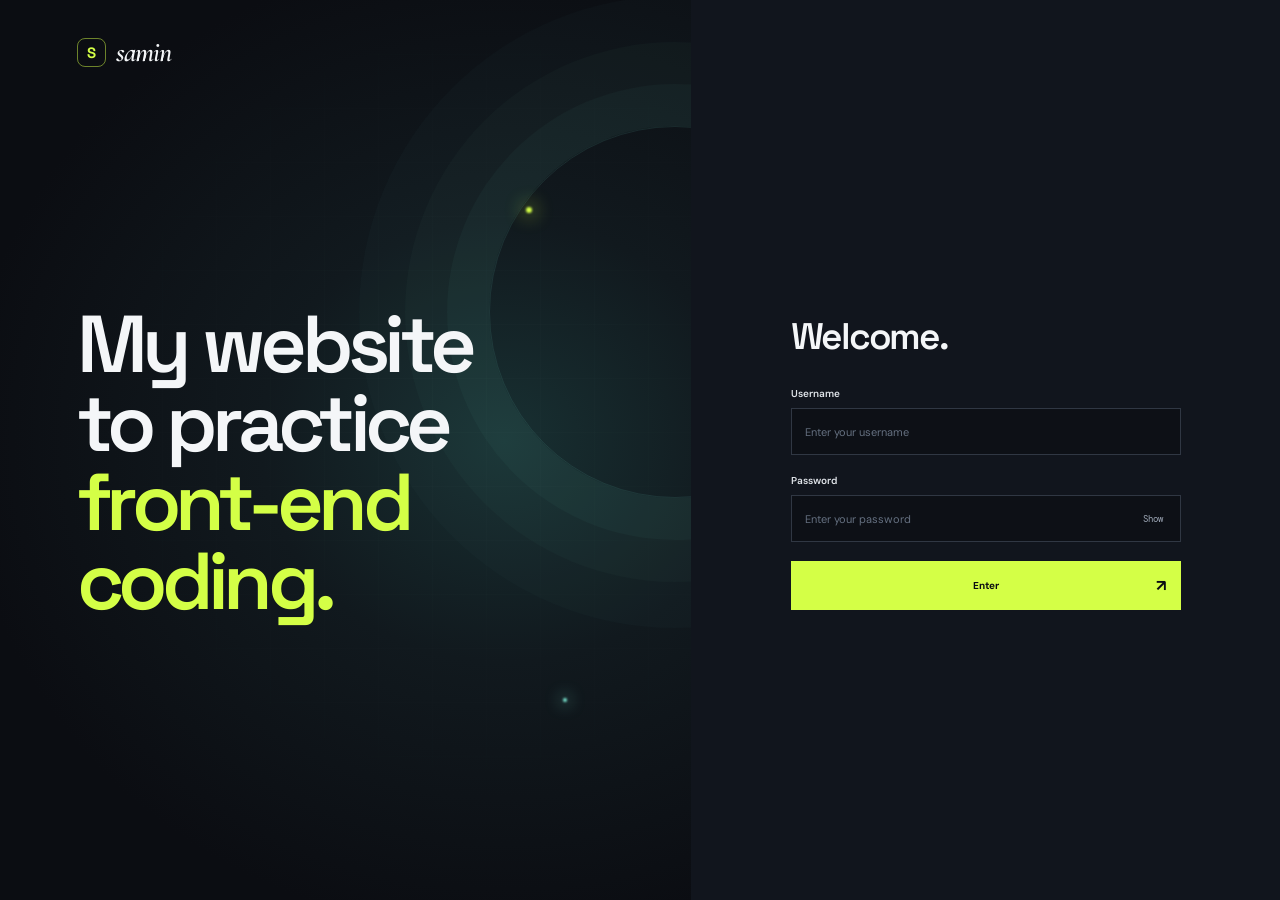
==== commit ed8a0e22: "change the main page to 2" ====
--- a/index.html
+++ b/index.html
@@ -4,67 +4,47 @@
   <meta charset="utf-8">
   <meta name="viewport" content="width=device-width, initial-scale=1">
   <meta name="theme-color" content="#0b0d12">
-  <meta name="description" content="Sign in to your Blockwise learning lab.">
-  <title>Sign in — Blockwise</title>
+  <meta name="description" content="Sign in to Samin.">
+  <title>Sign in — Samin</title>
   <link rel="preconnect" href="https://fonts.googleapis.com">
   <link rel="preconnect" href="https://fonts.gstatic.com" crossorigin>
-  <link href="https://fonts.googleapis.com/css2?family=DM+Mono:wght@400;500&family=DM+Sans:wght@400;500;600;700&family=Space+Grotesk:wght@400;500;600;700&display=swap" rel="stylesheet">
+  <link href="https://fonts.googleapis.com/css2?family=Cormorant+Garamond:ital,wght@0,500;0,600;1,500;1,600&family=DM+Mono:wght@400;500&family=DM+Sans:wght@400;500;600;700&family=Space+Grotesk:wght@400;500;600;700&display=swap" rel="stylesheet">
   <link rel="stylesheet" href="style.css">
   <script src="script.js" defer></script>
 </head>
 <body>
-  <main class="login-page">
-    <section class="welcome-panel" aria-label="Welcome to Blockwise">
+  <main class="login-page" id="login-screen">
+    <section class="welcome-panel" aria-label="Welcome to Samin">
       <div class="ambient ambient-one"></div><div class="ambient ambient-two"></div>
-      <a class="brand" href="#" aria-label="Blockwise home"><span class="brand-mark">B<span>.</span></span><span>blockwise</span></a>
+      <a class="brand" href="#" aria-label="Samin home"><span class="brand-mark">S</span><span>samin</span></a>
       <div class="welcome-copy">
-        <p class="eyebrow"><span class="live-dot"></span> YOUR LEARNING LAB</p>
-        <h1>Build what<br>you <em>believe in.</em></h1>
-        <p class="welcome-text">Pick up where you left off. Your next idea is only a few lines of code away.</p>
-        <div class="snippet" aria-hidden="true">
-          <div class="snippet-top"><span><i></i><i></i><i></i></span><span>your-next-build.js</span><span class="saved">● saved</span></div>
-          <pre><span class="purple">const</span> idea = <span class="yellow">"something useful"</span>;
-
-<span class="purple">while</span> (curious) {
-  <span class="green">keepBuilding</span>(idea);
-}</pre>
-        </div>
+        <h1>My website<br>to practice<br><em>front-end coding.</em></h1>
       </div>
-      <div class="welcome-foot"><span><b>01</b> Learn a little</span><span><b>02</b> Build a lot</span><span class="foot-mark">✳ made for the curious</span></div>
     </section>
 
     <section class="form-panel" aria-label="Account sign in">
-      <div class="mobile-brand"><a class="brand" href="#"><span class="brand-mark">B<span>.</span></span><span>blockwise</span></a></div>
+      <div class="mobile-brand"><a class="brand" href="#"><span class="brand-mark">S</span><span>samin</span></a></div>
       <div class="form-wrap">
-        <a class="back-link" href="#"><span>←</span> Back to Blockwise</a>
         <div class="form-heading">
-          <p class="eyebrow">GOOD TO SEE YOU AGAIN</p>
-          <h2 id="form-title">Welcome back.</h2>
-          <p id="form-subtitle">Sign in to continue your learning journey.</p>
+          <h2 id="form-title">Welcome.</h2>
         </div>
 
         <form id="login-form" novalidate>
-          <div class="field-group" id="email-group">
-            <label for="email">Email address</label>
-            <input id="email" name="email" type="email" placeholder="you@example.com" autocomplete="email" required>
+          <div class="field-group" id="username-group">
+            <label for="username">Username</label>
+            <input id="username" name="username" type="text" placeholder="Enter your username" autocomplete="username" required>
             <span class="field-error" aria-live="polite"></span>
           </div>
           <div class="field-group" id="password-group">
-            <div class="label-row"><label for="password">Password</label><button class="text-button" id="forgot-link" type="button">Forgot password?</button></div>
+            <div class="label-row"><label for="password">Password</label></div>
             <div class="password-wrap"><input id="password" name="password" type="password" placeholder="Enter your password" autocomplete="current-password" required><button class="show-password" type="button" aria-label="Show password">Show</button></div>
             <span class="field-error" aria-live="polite"></span>
           </div>
-          <label class="remember"><input type="checkbox" name="remember" checked><span class="checkmark"></span><span>Keep me signed in</span></label>
-          <button class="submit-button" type="submit"><span id="submit-label">Sign in to your lab</span><span class="button-arrow">↗</span></button>
+          <button class="submit-button" type="submit"><span id="submit-label">Enter</span><span class="button-arrow">↗</span></button>
           <p class="form-message" id="form-message" role="status" aria-live="polite"></p>
         </form>
-
-        <p class="signup-prompt" id="signup-prompt">New to Blockwise? <button class="text-button" type="button" id="signup-link">Create an account</button></p>
-        <div class="secure-note"><span class="lock-icon">▣</span><span>Your account and learning progress stay yours.</span></div>
       </div>
-      <div class="form-foot"><span>© <span id="year"></span> Blockwise</span><a href="#privacy">Privacy</a><a href="#help">Need help?</a></div>
     </section>
   </main>
-  <div class="toast" role="status" aria-live="polite"></div>
 </body>
 </html>
--- a/style.css
+++ b/style.css
@@ -1,5 +1,36 @@
-:root{--ink:#0b0d12;--panel:#0055ff;--lime:#d4ff46;--cyan:#7cebd5;--muted:#929cab;--line:#2b313c;--white:#f4f6f8;--sans:'DM Sans',sans-serif;--display:'Space Grotesk',sans-serif;--mono:'DM Mono',monospace}*{box-sizing:border-box}html,body{min-width:320px;min-height:100%;margin:0}body{background:var(--ink);color:var(--white);font-family:var(--sans);-webkit-font-smoothing:antialiased}button,input{font:inherit}button,a{-webkit-tap-highlight-color:transparent}a{color:inherit;text-decoration:none}:focus-visible{outline:2px solid var(--lime);outline-offset:3px}.login-page{min-height:100svh;display:grid;grid-template-columns:1.08fr .92fr}.welcome-panel{position:relative;isolation:isolate;overflow:hidden;min-height:100svh;padding:35px clamp(35px,6vw,88px);display:flex;flex-direction:column;justify-content:space-between;background:radial-gradient(ellipse at 73% 49%,#183032 0%,#11191e 34%,#0b0d12 76%)}.welcome-panel:before{content:'';position:absolute;z-index:-1;inset:0;opacity:.2;background-image:linear-gradient(#8fb1a41d 1px,transparent 1px),linear-gradient(90deg,#8fb1a41d 1px,transparent 1px);background-size:54px 54px;mask-image:radial-gradient(ellipse at 67% 45%,#000 0%,transparent 72%)}.welcome-panel:after{content:'';position:absolute;z-index:-1;width:370px;height:370px;right:-170px;top:14%;border:1px solid #7cebd51b;border-radius:50%;box-shadow:0 0 0 42px #7cebd508,0 0 0 84px #7cebd506,0 0 0 130px #7cebd504}.ambient{position:absolute;z-index:-1;border-radius:50%;filter:blur(1px)}.ambient-one{width:6px;height:6px;top:23%;right:23%;background:var(--lime);box-shadow:0 0 18px 4px #d4ff4660}.ambient-two{width:4px;height:4px;bottom:22%;right:18%;background:var(--cyan);box-shadow:0 0 16px 3px #7cebd560}.brand{display:flex;align-items:center;gap:10px;width:max-content;font:600 19px var(--display);letter-spacing:-.045em}.brand-mark{width:29px;height:29px;border:1px solid #d4ff467c;border-radius:8px;display:grid;place-items:center;color:var(--lime);font:700 15px var(--display);letter-spacing:-.08em}.brand-mark span{color:var(--cyan)}.welcome-copy{width:min(500px,100%);margin:auto 0;padding:40px 0 48px}.eyebrow{display:flex;align-items:center;gap:9px;margin:0 0 18px;color:var(--lime);font:9px var(--mono);letter-spacing:.12em}.live-dot{width:6px;height:6px;border-radius:50%;background:var(--lime);box-shadow:0 0 0 4px #d4ff461f}.welcome-copy h1{margin:0;color:var(--white);font:600 clamp(55px,6.3vw,82px)/.98 var(--display);letter-spacing:-.07em}.welcome-copy h1 em{font-style:normal;color:var(--lime)}.welcome-text{max-width:370px;margin:22px 0 31px;color:#a2acb9;font-size:13px;line-height:1.8}.snippet{width:min(390px,100%);background:#10151dce;border:1px solid #c3d0e121;border-radius:8px;overflow:hidden;box-shadow:0 22px 70px #0005;backdrop-filter:blur(8px)}.snippet-top{height:37px;padding:0 12px;display:flex;align-items:center;justify-content:space-between;border-bottom:1px solid #ffffff12;color:#8d97a5;font:8px var(--mono)}.snippet-top>span:first-child{display:flex;gap:4px}.snippet-top i{width:7px;height:7px;border-radius:50%;background:#ed7169}.snippet-top i:nth-child(2){background:#e5bf5e}.snippet-top i:nth-child(3){background:#72c982}.snippet-top .saved{color:#83dcb3}.snippet pre{margin:0;padding:15px 18px;color:#bac3d0;font:10px/1.85 var(--mono)}.purple{color:#c6a0f6}.yellow{color:#ead48a}.green{color:#9de28c}.welcome-foot{display:flex;justify-content:space-between;gap:14px;color:#768190;font:8px var(--mono)}.welcome-foot b{color:var(--lime);font-weight:400;margin-right:5px}.welcome-foot .foot-mark{color:#75817e}.form-panel{min-height:100svh;background:#11151d;display:flex;flex-direction:column;justify-content:center;padding:35px clamp(32px,6vw,88px) 24px;position:relative}.form-wrap{width:min(390px,100%);margin:auto}.mobile-brand{display:none}.back-link{display:inline-flex;align-items:center;gap:9px;color:#8993a1;font:9px var(--mono);transition:color .2s}.back-link:hover{color:var(--lime)}.back-link span{font-size:14px}.form-heading{margin:43px 0 30px}.form-heading .eyebrow{margin-bottom:11px;font-size:8px;color:var(--cyan)}.form-heading h2{margin:0 0 8px;color:var(--white);font:600 37px/1.1 var(--display);letter-spacing:-.06em}.form-heading>p:last-child{margin:0;color:#98a2b0;font-size:11px}.field-group{margin-bottom:19px}.field-group label{display:block;margin-bottom:8px;color:#e0e4e9;font-size:10px;font-weight:600}.label-row{display:flex;align-items:center;justify-content:space-between}.label-row label{margin-bottom:8px}.text-button{border:0;padding:0;background:none;color:var(--lime);font-size:9px;font-weight:600;cursor:pointer}.text-button:hover{text-decoration:underline;text-underline-offset:3px}.field-group input{height:47px;width:100%;border:1px solid #303743;background:#0d1016;color:var(--white);padding:0 13px;font-size:11px;transition:border-color .2s,box-shadow .2s}.field-group input::placeholder{color:#657080}.field-group input:focus{outline:none;border-color:#9abc35;box-shadow:0 0 0 3px #d4ff4612}.field-group.invalid input{border-color:#f17e83}.field-error{display:block;min-height:0;margin-top:0;color:#f28b8e;font-size:9px}.field-group.invalid .field-error{min-height:13px;margin-top:5px}.password-wrap{position:relative}.password-wrap input{padding-right:60px}.show-password{position:absolute;right:12px;top:50%;transform:translateY(-50%);border:0;background:none;color:#9ca6b5;font:9px var(--mono);cursor:pointer}.show-password:hover{color:var(--lime)}.remember{display:flex;align-items:center;gap:9px;margin:1px 0 22px;color:#9aa4b1;font-size:10px;cursor:pointer;width:max-content}.remember input{position:absolute;opacity:0;width:1px;height:1px}.checkmark{width:15px;height:15px;border:1px solid #47515f;background:#0d1016;display:grid;place-items:center;transition:.2s}.remember input:checked+.checkmark{background:var(--lime);border-color:var(--lime)}.remember input:checked+.checkmark:after{content:'✓';color:var(--ink);font-size:10px;font-weight:700}.remember input:focus-visible+.checkmark{outline:2px solid var(--lime);outline-offset:3px}.submit-button{height:49px;width:100%;border:0;background:var(--lime);color:var(--ink);display:flex;align-items:center;justify-content:space-between;padding:0 15px;font-size:10px;font-weight:700;cursor:pointer;transition:background .2s,transform .2s}.submit-button:hover{background:#e0ff7e;transform:translateY(-1px)}.button-arrow{font-size:16px}.form-message{min-height:17px;margin:10px 0 0;color:var(--cyan);font-size:10px}.form-message.error{color:#f28b8e}.signup-prompt{margin:19px 0 0;text-align:center;color:#929cab;font-size:10px}.signup-prompt .text-button{margin-left:4px}.secure-note{display:flex;align-items:center;justify-content:center;gap:8px;margin-top:39px;padding-top:17px;border-top:1px solid #ffffff12;color:#788391;font-size:9px}.lock-icon{color:var(--cyan);font-size:12px}.form-foot{display:flex;justify-content:center;gap:20px;color:#697484;font:8px var(--mono)}.form-foot a:hover{color:var(--lime)}.toast{position:fixed;z-index:20;bottom:24px;left:50%;transform:translate(-50%,15px);padding:12px 17px;background:var(--lime);color:var(--ink);font:10px var(--mono);opacity:0;pointer-events:none;transition:opacity .2s,transform .2s}.toast.show{opacity:1;transform:translate(-50%,0)}.is-reset .remember,.is-reset #password-group{display:none}.is-reset .form-heading{margin-bottom:28px}
+:root{--ink:#0b0d12;--panel:#11151d;--lime:#d4ff46;--cyan:#7cebd5;--muted:#929cab;--line:#2b313c;--white:#f4f6f8;--sans:'DM Sans',sans-serif;--display:'Space Grotesk',sans-serif;--mono:'DM Mono',monospace}*{box-sizing:border-box}html,body{min-width:320px;min-height:100%;margin:0}body{background:var(--ink);color:var(--white);font-family:var(--sans);-webkit-font-smoothing:antialiased}button,input{font:inherit}button,a{-webkit-tap-highlight-color:transparent}a{color:inherit;text-decoration:none}:focus-visible{outline:2px solid var(--lime);outline-offset:3px}.login-page{min-height:100svh;display:grid;grid-template-columns:1.08fr .92fr}.welcome-panel{position:relative;isolation:isolate;overflow:hidden;min-height:100svh;padding:35px clamp(35px,6vw,88px);display:flex;flex-direction:column;justify-content:space-between;background:radial-gradient(ellipse at 73% 49%,#183032 0%,#11191e 34%,#0b0d12 76%)}.welcome-panel:before{content:'';position:absolute;z-index:-1;inset:0;opacity:.2;background-image:linear-gradient(#8fb1a41d 1px,transparent 1px),linear-gradient(90deg,#8fb1a41d 1px,transparent 1px);background-size:54px 54px;mask-image:radial-gradient(ellipse at 67% 45%,#000 0%,transparent 72%)}.welcome-panel:after{content:'';position:absolute;z-index:-1;width:370px;height:370px;right:-170px;top:14%;border:1px solid #7cebd51b;border-radius:50%;box-shadow:0 0 0 42px #7cebd508,0 0 0 84px #7cebd506,0 0 0 130px #7cebd504}.ambient{position:absolute;z-index:-1;border-radius:50%;filter:blur(1px)}.ambient-one{width:6px;height:6px;top:23%;right:23%;background:var(--lime);box-shadow:0 0 18px 4px #d4ff4660}.ambient-two{width:4px;height:4px;bottom:22%;right:18%;background:var(--cyan);box-shadow:0 0 16px 3px #7cebd560}.brand{display:flex;align-items:center;gap:10px;width:max-content;font:600 19px var(--display);letter-spacing:-.045em}.brand-mark{width:29px;height:29px;border:1px solid #d4ff467c;border-radius:8px;display:grid;place-items:center;color:var(--lime);font:700 15px var(--display);letter-spacing:-.08em}.brand-mark span{color:var(--cyan)}.welcome-copy{width:min(500px,100%);margin:auto 0;padding:40px 0 48px}.eyebrow{display:flex;align-items:center;gap:9px;margin:0 0 18px;color:var(--lime);font:9px var(--mono);letter-spacing:.12em}.live-dot{width:6px;height:6px;border-radius:50%;background:var(--lime);box-shadow:0 0 0 4px #d4ff461f}.welcome-copy h1{margin:0;color:var(--white);font:600 clamp(55px,6.3vw,82px)/.98 var(--display);letter-spacing:-.07em}.welcome-copy h1 em{font-style:normal;color:var(--lime)}.welcome-text{max-width:370px;margin:22px 0 31px;color:#a2acb9;font-size:13px;line-height:1.8}.snippet{width:min(390px,100%);background:#10151dce;border:1px solid #c3d0e121;border-radius:8px;overflow:hidden;box-shadow:0 22px 70px #0005;backdrop-filter:blur(8px)}.snippet-top{height:37px;padding:0 12px;display:flex;align-items:center;justify-content:space-between;border-bottom:1px solid #ffffff12;color:#8d97a5;font:8px var(--mono)}.snippet-top>span:first-child{display:flex;gap:4px}.snippet-top i{width:7px;height:7px;border-radius:50%;background:#ed7169}.snippet-top i:nth-child(2){background:#e5bf5e}.snippet-top i:nth-child(3){background:#72c982}.snippet-top .saved{color:#83dcb3}.snippet pre{margin:0;padding:15px 18px;color:#bac3d0;font:10px/1.85 var(--mono)}.purple{color:#c6a0f6}.yellow{color:#ead48a}.green{color:#9de28c}.welcome-foot{display:flex;justify-content:space-between;gap:14px;color:#768190;font:8px var(--mono)}.welcome-foot b{color:var(--lime);font-weight:400;margin-right:5px}.welcome-foot .foot-mark{color:#75817e}.form-panel{min-height:100svh;background:#11151d;display:flex;flex-direction:column;justify-content:center;padding:35px clamp(32px,6vw,88px) 24px;position:relative}.form-wrap{width:min(390px,100%);margin:auto}.mobile-brand{display:none}.back-link{display:inline-flex;align-items:center;gap:9px;color:#8993a1;font:9px var(--mono);transition:color .2s}.back-link:hover{color:var(--lime)}.back-link span{font-size:14px}.form-heading{margin:43px 0 30px}.form-heading .eyebrow{margin-bottom:11px;font-size:8px;color:var(--cyan)}.form-heading h2{margin:0 0 8px;color:var(--white);font:600 37px/1.1 var(--display);letter-spacing:-.06em}.form-heading>p:last-child{margin:0;color:#98a2b0;font-size:11px}.field-group{margin-bottom:19px}.field-group label{display:block;margin-bottom:8px;color:#e0e4e9;font-size:10px;font-weight:600}.label-row{display:flex;align-items:center;justify-content:space-between}.label-row label{margin-bottom:8px}.text-button{border:0;padding:0;background:none;color:var(--lime);font-size:9px;font-weight:600;cursor:pointer}.text-button:hover{text-decoration:underline;text-underline-offset:3px}.field-group input{height:47px;width:100%;border:1px solid #303743;background:#0d1016;color:var(--white);padding:0 13px;font-size:11px;transition:border-color .2s,box-shadow .2s}.field-group input::placeholder{color:#657080}.field-group input:focus{outline:none;border-color:#9abc35;box-shadow:0 0 0 3px #d4ff4612}.field-group.invalid input{border-color:#f17e83}.field-error{display:block;min-height:0;margin-top:0;color:#f28b8e;font-size:9px}.field-group.invalid .field-error{min-height:13px;margin-top:5px}.password-wrap{position:relative}.password-wrap input{padding-right:60px}.show-password{position:absolute;right:12px;top:50%;transform:translateY(-50%);border:0;background:none;color:#9ca6b5;font:9px var(--mono);cursor:pointer}.show-password:hover{color:var(--lime)}.remember{display:flex;align-items:center;gap:9px;margin:1px 0 22px;color:#9aa4b1;font-size:10px;cursor:pointer;width:max-content}.remember input{position:absolute;opacity:0;width:1px;height:1px}.checkmark{width:15px;height:15px;border:1px solid #47515f;background:#0d1016;display:grid;place-items:center;transition:.2s}.remember input:checked+.checkmark{background:var(--lime);border-color:var(--lime)}.remember input:checked+.checkmark:after{content:'✓';color:var(--ink);font-size:10px;font-weight:700}.remember input:focus-visible+.checkmark{outline:2px solid var(--lime);outline-offset:3px}.submit-button{height:49px;width:100%;border:0;background:var(--lime);color:var(--ink);display:flex;align-items:center;justify-content:space-between;padding:0 15px;font-size:10px;font-weight:700;cursor:pointer;transition:background .2s,transform .2s}.submit-button:hover{background:#e0ff7e;transform:translateY(-1px)}.button-arrow{font-size:16px}.form-message{min-height:17px;margin:10px 0 0;color:var(--cyan);font-size:10px}.form-message.error{color:#f28b8e}.signup-prompt{margin:19px 0 0;text-align:center;color:#929cab;font-size:10px}.signup-prompt .text-button{margin-left:4px}.secure-note{display:flex;align-items:center;justify-content:center;gap:8px;margin-top:39px;padding-top:17px;border-top:1px solid #ffffff12;color:#788391;font-size:9px}.lock-icon{color:var(--cyan);font-size:12px}.form-foot{display:flex;justify-content:center;gap:20px;color:#697484;font:8px var(--mono)}.form-foot a:hover{color:var(--lime)}.toast{position:fixed;z-index:20;bottom:24px;left:50%;transform:translate(-50%,15px);padding:12px 17px;background:var(--lime);color:var(--ink);font:10px var(--mono);opacity:0;pointer-events:none;transition:opacity .2s,transform .2s}.toast.show{opacity:1;transform:translate(-50%,0)}.is-reset .remember,.is-reset #password-group{display:none}.is-reset .form-heading{margin-bottom:28px}
 @media(max-width:850px){.login-page{grid-template-columns:.95fr 1.05fr}.welcome-panel{padding:29px 34px}.form-panel{padding-inline:35px}.welcome-copy h1{font-size:clamp(50px,6vw,68px)}.welcome-foot{flex-wrap:wrap}.welcome-foot .foot-mark{display:none}}
 @media(max-width:650px){.login-page{display:flex;flex-direction:column}.welcome-panel{min-height:280px;height:34svh;max-height:360px;padding:21px 23px 17px}.welcome-panel:before{background-size:38px 38px}.welcome-panel:after{width:220px;height:220px;right:-115px;top:-45px}.brand{font-size:17px}.brand-mark{width:26px;height:26px}.welcome-copy{margin:auto 0;padding:22px 0 13px}.welcome-copy .eyebrow{margin-bottom:10px;font-size:8px}.welcome-copy h1{font-size:clamp(40px,10vw,58px)}.welcome-text{max-width:330px;margin:12px 0 0;font-size:10px}.snippet{display:none}.welcome-foot{font-size:7px;gap:11px}.form-panel{min-height:calc(100svh - min(34svh,360px));padding:25px 23px 20px}.form-wrap{margin:auto;width:min(390px,100%)}.back-link{display:none}.form-heading{margin:12px 0 26px}.form-heading h2{font-size:33px}.secure-note{margin-top:26px}.form-foot{margin-top:25px;gap:16px}}
 @media(max-width:370px){.welcome-panel{padding-inline:18px}.form-panel{padding-inline:18px}.welcome-copy h1{font-size:40px}.welcome-foot{gap:8px}.form-foot{gap:11px;font-size:7px}}
 @media(prefers-reduced-motion:reduce){*,*::before,*::after{scroll-behavior:auto!important;animation-duration:.01ms!important;transition-duration:.01ms!important}}
+
+.login-hint{margin:17px 0 0;text-align:center;color:#788391;font:9px var(--mono)}.login-hint strong{color:var(--cyan);font-weight:500}
+
+/* Signed-in home: a calm sky with room for future content. */
+[hidden]{display:none!important}body.home-mode{overflow:hidden;background:#a8d5f3}.home-screen{position:relative;min-height:100svh;width:100%;overflow:hidden;display:flex;flex-direction:column;color:#153554;background:linear-gradient(180deg,#c3e5fb 0%,#a9d6f5 43%,#83bdea 100%)}body.home-mode #home-screen{display:flex!important}.home-screen:before{content:'';position:absolute;inset:0;pointer-events:none;background:radial-gradient(ellipse at 18% 28%,#ffffffa8 0%,#ffffff00 33%),radial-gradient(ellipse at 82% 40%,#e6f6ff88 0%,#e6f6ff00 30%),linear-gradient(180deg,#ffffff21,transparent 54%)}.sky-glow{position:absolute;pointer-events:none;filter:blur(4px);border-radius:50%;background:#ffffff54}.sky-glow-one{width:380px;height:110px;top:23%;left:-130px;transform:rotate(-14deg)}.sky-glow-two{width:460px;height:135px;right:-160px;bottom:18%;transform:rotate(14deg);opacity:.55}.home-header{position:relative;z-index:2;height:82px;padding:0 clamp(22px,5vw,70px);display:flex;align-items:center;justify-content:space-between;border-bottom:1px solid #ffffff55;background:#d5efff38;backdrop-filter:blur(7px)}.home-brand{color:#123858}.home-brand .brand-mark{border-color:#ffffffbb;color:#164c79;background:#ffffff35}.home-brand .brand-mark span{color:#178fbd}.home-user{display:flex;align-items:center;gap:10px;color:#173c5d;font-size:11px}.user-dot{width:28px;height:28px;border-radius:50%;display:grid;place-items:center;background:#ffffff9c;border:1px solid #ffffff;color:#215b86;font:500 11px var(--mono)}.user-name{font-weight:600}.home-user button{margin-left:12px;border:1px solid #ffffffa8;background:#f4fbff55;color:#173c5d;padding:9px 12px;font-size:10px;cursor:pointer;transition:background .2s}.home-user button:hover{background:#ffffffb8}.home-user button span{margin-left:8px}.empty-workspace{position:relative;z-index:1;flex:1;min-height:0}.home-footer{position:relative;z-index:2;min-height:44px;padding:0 clamp(22px,5vw,70px);display:flex;align-items:center;justify-content:space-between;color:#28577e9c;font:8px var(--mono);letter-spacing:.08em}.home-footer b{margin-left:5px;color:#f8ffff;font-size:12px}.diamond{position:absolute;z-index:1;width:53px;height:53px;transform:rotate(45deg);border:1px solid #f7fdffb8;background:linear-gradient(135deg,#ffffffb0 0%,#e6f8ff5a 31%,#85c8ef47 32%,#faffff8b 67%,#b2e3fc6e 68%,#ffffffa8 100%);box-shadow:0 8px 24px #367ca52b,inset 0 0 14px #ffffff72;opacity:.8}.diamond:after{content:'';position:absolute;inset:0;background:linear-gradient(45deg,transparent 49.3%,#ffffffb0 50%,transparent 50.8%)}.diamond-one{width:36px;height:36px;left:9%;top:21%;opacity:.58}.diamond-two{width:84px;height:84px;right:10%;top:17%;opacity:.77}.diamond-three{width:49px;height:49px;left:17%;bottom:18%;opacity:.48}.diamond-four{width:29px;height:29px;right:20%;bottom:15%;opacity:.55}.diamond-five{width:20px;height:20px;left:30%;top:14%;opacity:.44}.diamond-six{width:43px;height:43px;right:5%;bottom:32%;opacity:.48}
+@media(max-width:650px){.home-header{height:68px;padding-inline:18px}.home-user{gap:7px}.home-user button{margin-left:5px;padding:8px}.home-footer{padding-inline:18px;font-size:7px}.diamond-one{left:8%;top:24%;width:28px;height:28px}.diamond-two{right:9%;top:21%;width:57px;height:57px}.diamond-three{left:11%;bottom:19%;width:34px;height:34px}.diamond-four{right:17%;bottom:15%;width:24px;height:24px}.diamond-five{left:35%;top:13%;width:15px;height:15px}.diamond-six{right:5%;bottom:34%;width:30px;height:30px}}
+.sapphire{position:absolute;z-index:1;transform:none;clip-path:polygon(20% 0,80% 0,100% 24%,93% 69%,73% 90%,50% 100%,27% 90%,7% 69%,0 24%);border:0;background:radial-gradient(ellipse at 31% 20%,#c3f3ff 0,#78d3ff 12%,transparent 34%),linear-gradient(132deg,#90dcff 0%,#278bff 22%,#124bbf 23%,#4aa6ff 43%,#102f9a 44%,#3b8ef0 65%,#071d69 66%,#2674db 83%,#9ce8ff 100%);box-shadow:none;filter:drop-shadow(0 13px 22px #123e9f72) drop-shadow(0 0 17px #51aaff42);opacity:.91}.sapphire:after{content:'';position:absolute;inset:0;clip-path:polygon(20% 0,80% 0,100% 24%,93% 69%,73% 90%,50% 100%,27% 90%,7% 69%,0 24%);background:linear-gradient(148deg,transparent 0 19%,#e1faffad 19.5%,transparent 21%),linear-gradient(32deg,transparent 0 48%,#a8e6ff9c 48.5%,transparent 50%),linear-gradient(90deg,#06195433 0 22%,transparent 22.5% 76%,#d4f5ff44 77%),linear-gradient(180deg,#ffffff25,transparent 42%,#041b6333);mix-blend-mode:screen}.sapphire-one{left:9%;top:21%;width:68px;height:75px}.sapphire-two{right:10%;top:17%;width:138px;height:151px}.sapphire-three{left:17%;bottom:18%;width:83px;height:91px}.sapphire-four{right:20%;bottom:15%;width:52px;height:57px}.sapphire-five{left:30%;top:14%;width:34px;height:37px}.sapphire-six{right:5%;bottom:32%;width:70px;height:77px}
+@media(max-width:650px){.sapphire-one{left:8%;top:24%;width:47px;height:52px}.sapphire-two{right:9%;top:21%;width:90px;height:99px}.sapphire-three{left:11%;bottom:19%;width:57px;height:63px}.sapphire-four{right:17%;bottom:15%;width:38px;height:42px}.sapphire-five{left:35%;top:13%;width:23px;height:25px}.sapphire-six{right:5%;bottom:34%;width:49px;height:54px}}
+
+/* Split signed-in page: a single sapphire against a deeper blue panel. */
+body.home-mode #home-screen{display:grid!important;grid-template-columns:minmax(300px,42%) 1fr;min-height:100svh;background:#add8f4;overflow:hidden}.sapphire-panel{position:relative;isolation:isolate;overflow:hidden;min-height:100svh;padding:34px clamp(25px,4vw,60px);display:flex;flex-direction:column;justify-content:space-between;background:radial-gradient(ellipse at 52% 48%,#123b77 0%,#0c2854 33%,#08172f 72%,#07111f 100%)}.sapphire-panel:before{content:'';position:absolute;z-index:-1;inset:0;opacity:.24;background-image:linear-gradient(#9cdfff1c 1px,transparent 1px),linear-gradient(90deg,#9cdfff1c 1px,transparent 1px);background-size:48px 48px;mask-image:radial-gradient(ellipse at 52% 45%,#000,transparent 75%)}.sapphire-panel:after{content:'';position:absolute;z-index:-1;width:440px;height:440px;left:50%;top:48%;transform:translate(-50%,-50%);border:1px solid #83d7ff1b;border-radius:50%;box-shadow:0 0 0 38px #74c9ff0a,0 0 0 80px #74c9ff08,0 0 0 126px #74c9ff05}.sapphire-brand{position:relative;z-index:2;color:#f3f9ff}.sapphire-brand .brand-mark{border-color:#80cfff88;color:#a6e3ff;background:#ffffff09}.sapphire-brand .brand-mark span{color:#d4ff46}.gem-stage{position:absolute;inset:100px 0 94px;display:grid;place-items:center}.gem-aura{position:absolute;width:min(65%,350px);aspect-ratio:1;border-radius:50%;background:radial-gradient(circle,#58bfff48 0%,#377ed72a 34%,#2264ac0a 65%,transparent 72%);filter:blur(11px)}.gem-orbit{position:absolute;width:min(77%,410px);aspect-ratio:1;border:1px solid #9be0ff20;border-radius:50%;transform:rotate(-23deg) scaleY(.38)}.gem-orbit-two{width:min(88%,470px);transform:rotate(28deg) scaleY(.38);border-color:#78c5f319}.sapphire-art{position:relative;width:min(78%,410px);height:auto;overflow:visible;filter:drop-shadow(0 32px 36px #020a1b9e);animation:sapphire-float 6s ease-in-out infinite}@keyframes sapphire-float{0%,100%{transform:translateY(0) rotate(-2deg)}50%{transform:translateY(-9px) rotate(1deg)}}.sapphire-caption{position:relative;z-index:2;display:flex;align-items:center;gap:12px;color:#e3f3ff}.caption-line{width:22px;height:1px;background:#83dcff}.sapphire-caption p{margin:0 0 4px;color:#a6e4ff;font:8px var(--mono);letter-spacing:.12em}.sapphire-caption small{color:#93aeca;font-size:9px}.caption-index{margin-left:auto;color:#718aaa;font:8px var(--mono)}.home-canvas{position:relative;isolation:isolate;min-width:0;min-height:100svh;overflow:hidden;display:flex;flex-direction:column;background:linear-gradient(180deg,#c8e9fc 0%,#b7e0f8 48%,#a4d3f2 100%)}.home-canvas:before{content:'';position:absolute;z-index:-1;inset:0;pointer-events:none;background:radial-gradient(ellipse at 82% 14%,#ffffff9e 0%,#ffffff00 29%),radial-gradient(ellipse at 12% 72%,#dff5ffb0 0%,#dff5ff00 34%),linear-gradient(180deg,#ffffff20,transparent 55%)}.home-header{position:relative;z-index:2;flex:0 0 78px;height:78px;padding:0 clamp(23px,4vw,58px);display:flex;align-items:center;justify-content:space-between;border-bottom:1px solid #ffffff65;background:#e7f6ff42;backdrop-filter:blur(9px)}.canvas-label{color:#3b6990;font:8px var(--mono);letter-spacing:.14em}.canvas-spark{margin-right:8px;color:#257abd;font-size:13px}.home-user{gap:9px;color:#224c70;font-size:10px}.user-dot{background:#f1faffad;border-color:#fff;color:#27669a}.home-user button{border-color:#ffffffbb;background:#eff9ff72;color:#204c70}.home-user button:hover{background:#fff}.empty-workspace{position:relative;z-index:1;flex:1;min-height:0}.home-footer{position:relative;z-index:2;flex:0 0 43px;min-height:43px;padding:0 clamp(23px,4vw,58px);color:#40729a;font:7px var(--mono);letter-spacing:.08em}.home-footer b{color:#fff}
+@media(max-width:650px){body.home-mode #home-screen{grid-template-columns:1fr;grid-template-rows:minmax(275px,38svh) minmax(345px,1fr);min-height:100svh;overflow:auto}.sapphire-panel{min-height:275px;padding:18px 21px 16px}.sapphire-panel:after{width:260px;height:260px;top:53%}.gem-stage{inset:55px 0 42px}.gem-aura{width:min(56%,230px)}.gem-orbit{width:min(68%,275px)}.gem-orbit-two{width:min(78%,315px)}.sapphire-art{width:min(47%,200px);max-height:200px}.sapphire-caption{gap:8px}.sapphire-caption small{font-size:8px}.sapphire-caption p{font-size:7px}.home-canvas{min-height:345px}.home-header{height:62px;flex-basis:62px;padding-inline:17px}.home-user{gap:7px}.home-user button{margin-left:3px;padding:8px}.home-footer{padding-inline:17px;font-size:6px}}
+.gem-name{font-family:'Cormorant Garamond',Georgia,serif;font-size:53px;font-weight:600;font-style:italic;letter-spacing:1.2px;fill:#fffdfb;stroke:#123779;stroke-width:1.4px;paint-order:stroke;filter:drop-shadow(0 3px 9px #071947d9)}.empty-workspace{display:grid;place-items:center;padding:32px}.text-box-wrap{width:min(76%,610px);height:min(55%,390px);min-height:235px;padding:12px;display:flex;flex-direction:column;gap:10px;background:#f1fbff2c;border:1px solid #f7fdff8c;box-shadow:0 18px 55px #346f9b22;backdrop-filter:blur(8px)}.text-box-wrap label{padding:2px 4px;color:#376789;font:8px var(--mono);letter-spacing:.16em}.text-box-wrap textarea{flex:1;min-height:0;resize:vertical;border:1px solid #ffffffc7;background:#f7fcff8c;padding:17px;color:#214a6a;font:13px/1.7 var(--sans);outline:none}.text-box-wrap textarea::placeholder{color:#6f91a9}.text-box-wrap textarea:focus{border-color:#4e9fd0;box-shadow:0 0 0 3px #ffffff6b}
+@media(max-width:650px){.empty-workspace{min-height:345px;padding:22px}.text-box-wrap{width:100%;height:250px;min-height:210px}.text-box-wrap textarea{font-size:12px}.gem-name{font-size:41px}}
+.pizza-panel{width:min(82%,460px);padding:15px 15px 7px;text-align:center}.pizza-photo{position:relative;width:100%;aspect-ratio:16/10;overflow:hidden;border:5px solid #f5fbffb5;box-shadow:0 18px 42px #275d8728;background:#d5e9f6;transform:translateY(-14px)}.pizza-photo img{width:100%;height:100%;object-fit:cover}.pizza-photo>span{position:absolute;left:10px;bottom:10px;padding:7px 9px;background:#102f4acc;color:#effaff;font:8px var(--mono);letter-spacing:.1em}.pizza-question{margin:13px 0 8px;color:#143c60;font:600 35px/1.2 var(--display);letter-spacing:-.045em}.pizza-actions{position:relative;width:min(100%,400px);height:101px;margin:0 auto}.pizza-actions button{position:absolute;top:25px;width:115px;height:50px;border:1px solid #ffffffbf;font-size:13px;font-weight:700;cursor:pointer;transition:background .2s,color .2s,left .12s ease,top .12s ease,box-shadow .2s}.pizza-actions button span{margin-left:4px}.pizza-yes{left:calc(50% - 123px);background:#1a5482;color:white;box-shadow:0 6px 16px #1c5c8a2e}.pizza-yes:hover{background:#123d67;box-shadow:0 8px 21px #1c5c8a42}.pizza-no{left:calc(50% + 8px);background:#f5fbff;color:#294c68;box-shadow:0 6px 16px #3a6c8d1c}
+@media(max-width:650px){.pizza-panel{width:min(100%,420px);padding:8px 7px 0}.pizza-photo{aspect-ratio:16/9;border-width:4px;transform:translateY(-10px)}.pizza-question{font-size:29px;margin:11px 0 4px}.pizza-actions{height:88px}.pizza-actions button{top:19px;width:105px;height:46px;font-size:12px}.pizza-yes{left:calc(50% - 113px)}.pizza-no{left:calc(50% + 8px)}}
+.pizza-no{z-index:8;transition:left .07s cubic-bezier(.15,1,.3,1),top .07s cubic-bezier(.15,1,.3,1),background .2s,color .2s;will-change:left,top}
+.empty-workspace>.pizza-no{position:absolute;z-index:8;width:115px;height:50px;display:grid;place-items:center;padding:0;border:1px solid #ffffffbf;background:#f5fbff;color:#294c68;font-size:13px;font-weight:700;cursor:pointer;box-shadow:0 6px 16px #3a6c8d1c;transition:left .055s cubic-bezier(.15,1,.3,1),top .055s cubic-bezier(.15,1,.3,1),background .2s,color .2s;will-change:left,top}
+@media(max-width:650px){.empty-workspace>.pizza-no{width:105px;height:46px;font-size:12px}}
+.sapphire-art{animation-duration:5.2s}@keyframes sapphire-float{0%,100%{transform:translate3d(0,0,0) rotate(-4deg) scale(1)}50%{transform:translate3d(0,-16px,0) rotate(4deg) scale(1.015)}}
+.sapphire-art{transition:filter .75s ease}.sapphire-art.ruby-mode{filter:hue-rotate(150deg) saturate(2.25) contrast(1.12) drop-shadow(0 32px 38px #78091fbd) drop-shadow(0 0 22px #ff234866)}.sapphire-panel.ruby-mode .gem-aura{background:radial-gradient(circle,#ff244f91 0%,#e5093f58 31%,#ae092c20 64%,transparent 74%)}.sapphire-panel.ruby-mode:after{border-color:#ff777743;box-shadow:0 0 0 38px #ff30451c,0 0 0 80px #ff304515,0 0 0 126px #ff30450c}.ruby-mode .gem-orbit{border-color:#ff918c4a}
+.pizza-photo{width:140%;margin-left:-20%}.pizza-actions button{width:150px;height:65px;font-size:16px;top:19px}.pizza-yes{left:calc(50% - 158px)}.pizza-no{left:calc(50% + 8px)}.empty-workspace>.pizza-no{width:150px;height:65px;font-size:16px}
+@media(max-width:650px){.pizza-photo{width:calc(100% + 50px);margin-left:-25px}.pizza-actions{height:94px}.pizza-actions button{width:137px;height:60px;font-size:15px;top:16px}.pizza-yes{left:calc(50% - 145px)}.pizza-no{left:calc(50% + 8px)}.empty-workspace>.pizza-no{width:137px;height:60px;font-size:15px}}
+.pizza-actions button,.empty-workspace>.pizza-no{position:absolute;overflow:hidden;border-radius:14px;font-family:var(--display);font-weight:600;letter-spacing:.01em;transition:transform .2s ease,background .2s ease,box-shadow .2s ease,border-color .2s ease,left .055s cubic-bezier(.15,1,.3,1),top .055s cubic-bezier(.15,1,.3,1)}.pizza-actions button:before,.empty-workspace>.pizza-no:before{content:'';position:absolute;inset:1px 1px auto;height:44%;border-radius:12px 12px 45% 45%;background:linear-gradient(180deg,#ffffff35,transparent);pointer-events:none}.pizza-actions button span{position:relative;z-index:1}.pizza-yes{border:1px solid #c8f0ff9c!important;background:linear-gradient(135deg,#347faa 0%,#1e6696 42%,#124875 100%);color:#fff;box-shadow:0 9px 20px #245e8440,inset 0 1px #ffffff70}.pizza-yes:hover{transform:translateY(-3px);background:linear-gradient(135deg,#4395c0,#246e9d 48%,#155281);box-shadow:0 14px 24px #245e8452,inset 0 1px #ffffff8c}.pizza-no,.empty-workspace>.pizza-no{border:1px solid #fff!important;background:linear-gradient(145deg,#ffffffed,#e8f6ffdb);color:#24557a;box-shadow:0 8px 20px #316f9926,inset 0 1px #fff}.pizza-no:hover,.empty-workspace>.pizza-no:hover{transform:translateY(-2px);background:linear-gradient(145deg,#fff,#d9efff);box-shadow:0 12px 23px #316f9938,inset 0 1px #fff}
+.pizza-no,.empty-workspace>.pizza-no{border-color:#c8f0ff9c!important;background:linear-gradient(135deg,#347faa 0%,#1e6696 42%,#124875 100%);color:#fff;box-shadow:0 9px 20px #245e8440,inset 0 1px #ffffff70}.pizza-no:hover,.empty-workspace>.pizza-no:hover{transform:translateY(-3px);background:linear-gradient(135deg,#4395c0,#246e9d 48%,#155281);box-shadow:0 14px 24px #245e8452,inset 0 1px #ffffff8c}
+.day-prompt{margin:8px 0 0;color:#143c60;font:600 35px/1.2 var(--display);letter-spacing:-.045em}
+@media(max-width:650px){.day-prompt{font-size:29px}}
+.home-user{margin-left:auto}
+.brand>span:last-child{font-family:'Cormorant Garamond',Georgia,serif;font-size:28px;font-style:italic;font-weight:600;letter-spacing:-.035em}
+.submit-button{position:relative;justify-content:center}
+.submit-button .button-arrow{position:absolute;right:15px}
